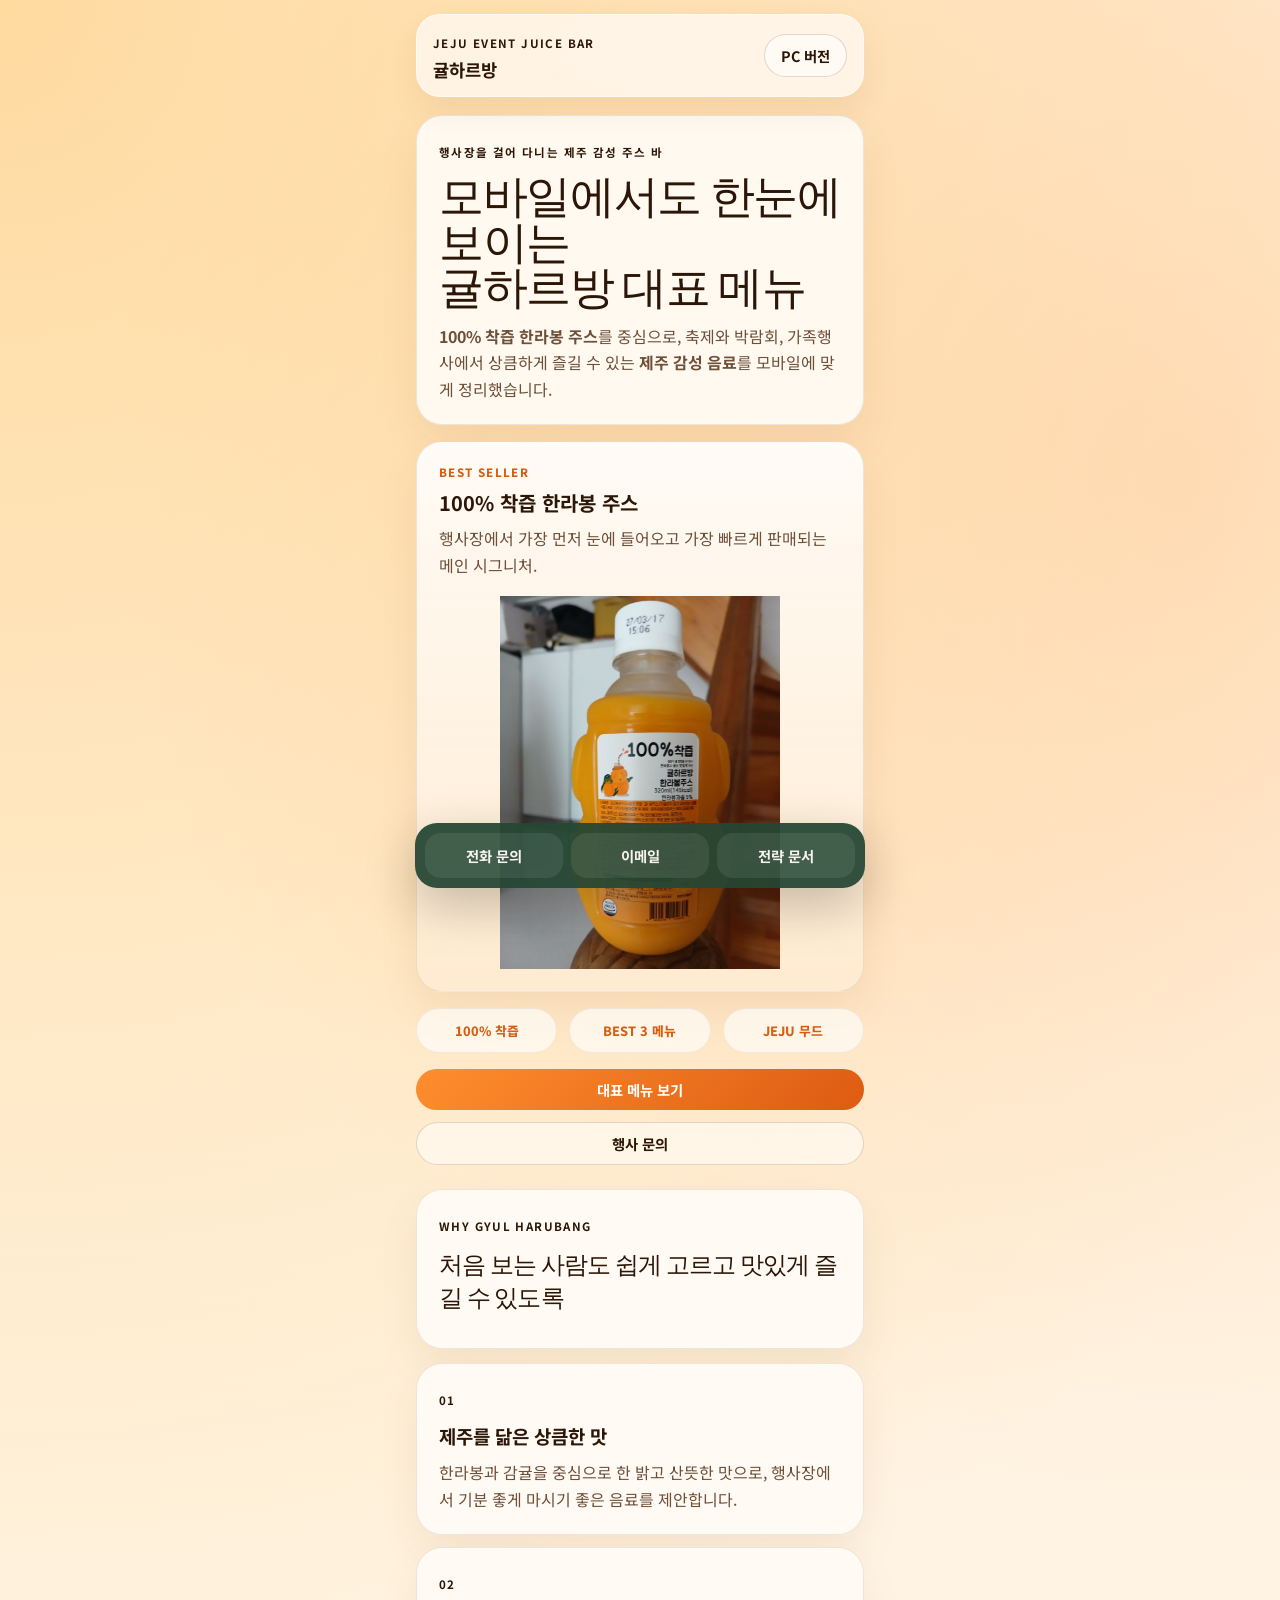
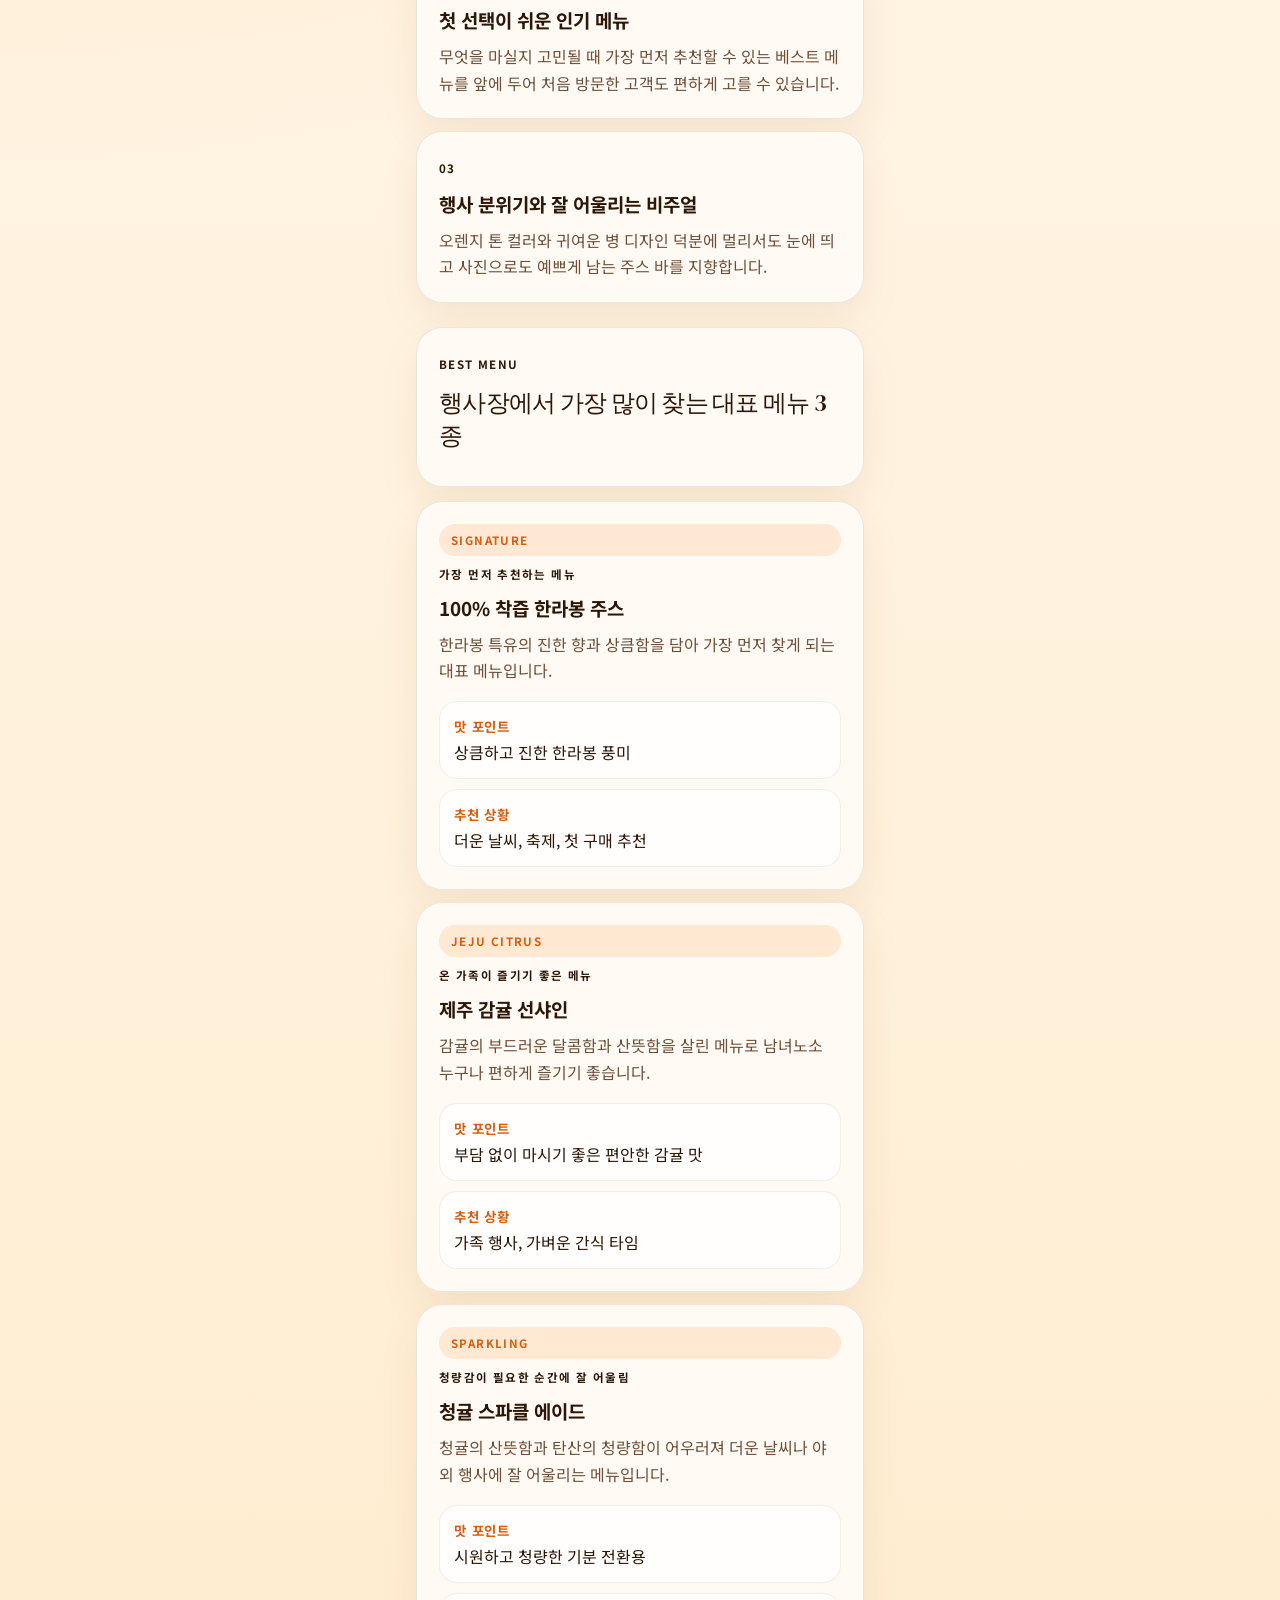
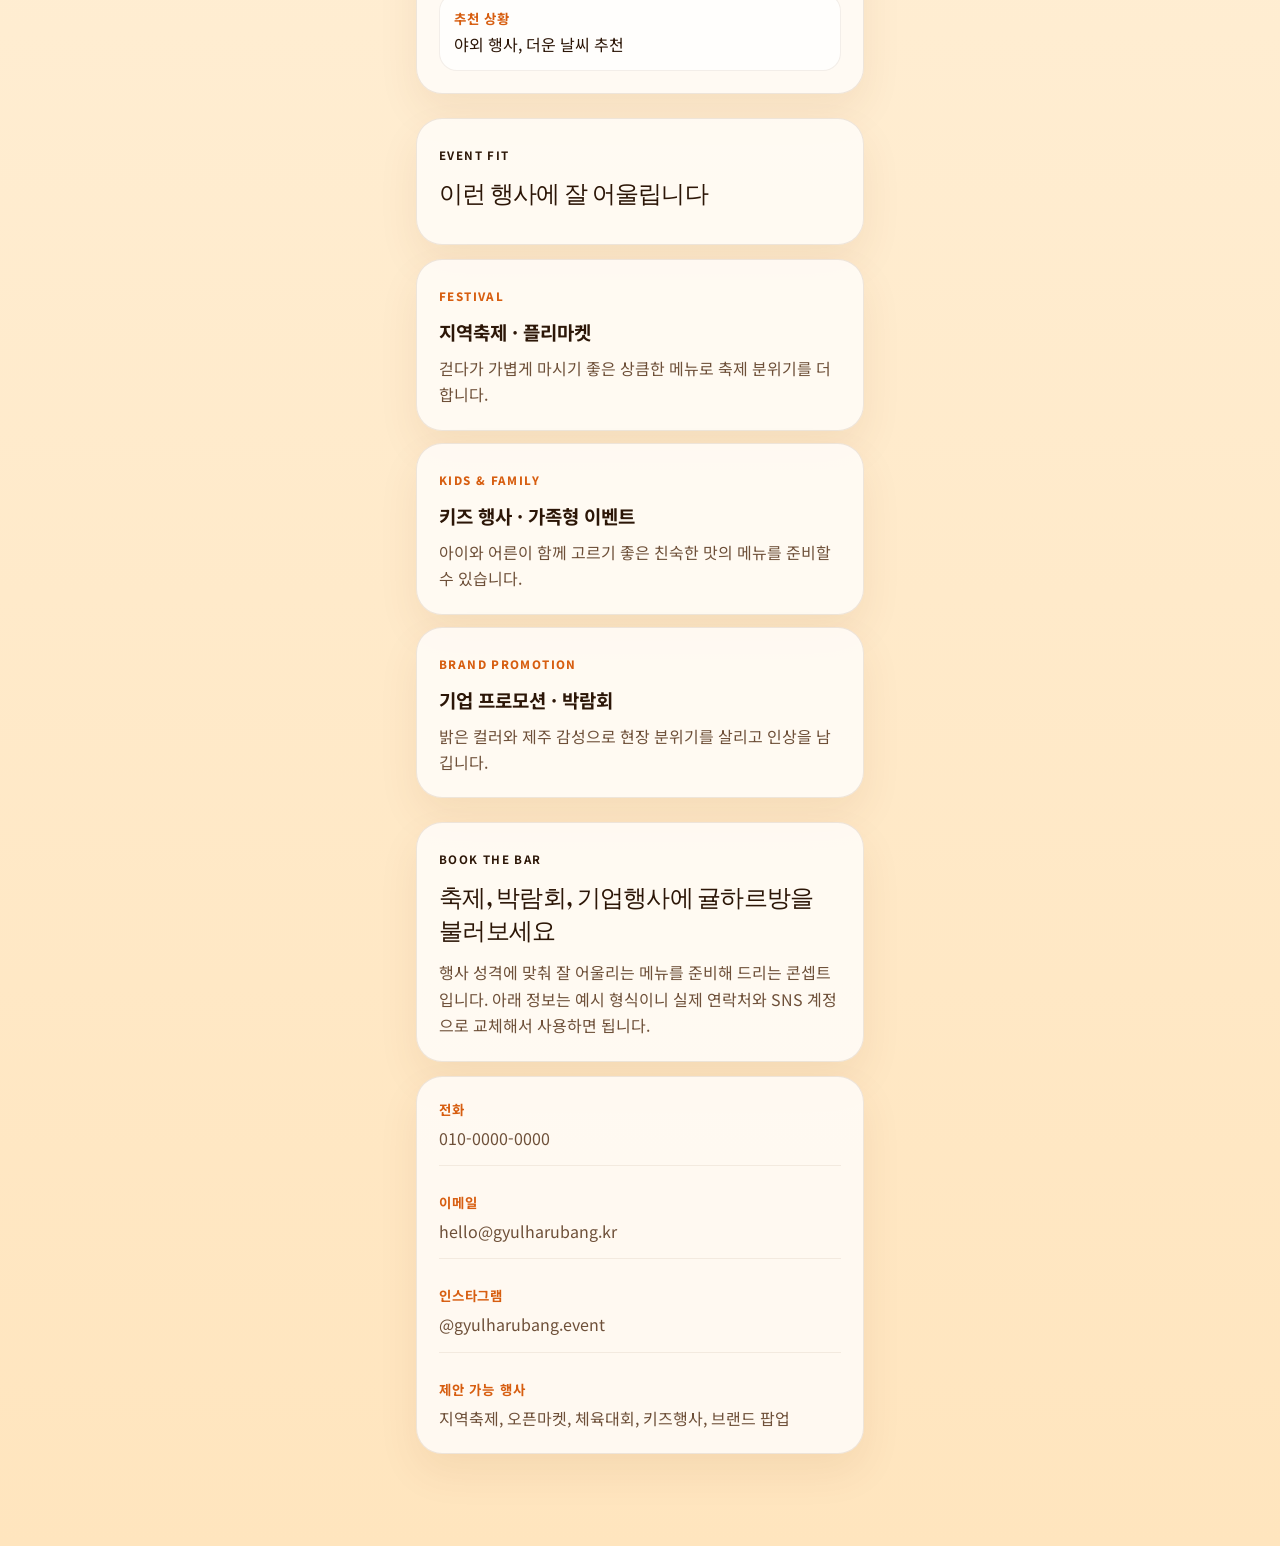
==== index-mobile.html @ 59b9a84e "add mobile page and mobile styling" ====
<!DOCTYPE html>
<html lang="ko">
  <head>
    <meta charset="UTF-8" />
    <meta name="viewport" content="width=device-width, initial-scale=1.0, viewport-fit=cover" />
    <title>귤하르방 모바일 | 행사장을 밝히는 제주 한 모금</title>
    <meta
      name="description"
      content="귤하르방 모바일 페이지. 100% 착즙 한라봉 주스를 중심으로 제주 감성 음료를 모바일에서도 보기 좋게 소개합니다."
    />
    <link rel="preconnect" href="https://fonts.googleapis.com" />
    <link rel="preconnect" href="https://fonts.gstatic.com" crossorigin />
    <link
      href="https://fonts.googleapis.com/css2?family=DM+Serif+Display&amp;family=Manrope:wght@400;500;700;800&amp;family=Noto+Sans+KR:wght@400;500;700;800&amp;display=swap"
      rel="stylesheet"
    />
    <link rel="stylesheet" href="./styles.css" />
  </head>
  <body class="theme-main mobile-home-body">
    <div class="mobile-home">
      <header class="mobile-topbar" data-reveal>
        <div>
          <span class="brand-kicker">JEJU EVENT JUICE BAR</span>
          <strong>귤하르방</strong>
        </div>
        <a class="button button-secondary button-small" href="./index.html?desktop=1">PC 버전</a>
      </header>

      <main>
        <section class="mobile-hero" id="top" data-reveal>
          <div class="mobile-hero-copy">
            <span class="eyebrow">행사장을 걸어 다니는 제주 감성 주스 바</span>
            <h1>모바일에서도 한눈에 보이는<br />귤하르방 대표 메뉴</h1>
            <p>
              <strong>100% 착즙 한라봉 주스</strong>를 중심으로, 축제와 박람회, 가족행사에서
              상큼하게 즐길 수 있는 <strong>제주 감성 음료</strong>를 모바일에 맞게 정리했습니다.
            </p>
          </div>
          <div class="mobile-hero-card">
            <div class="mobile-hero-copyline">
              <span>BEST SELLER</span>
              <strong>100% 착즙 한라봉 주스</strong>
              <p>행사장에서 가장 먼저 눈에 들어오고 가장 빠르게 판매되는 메인 시그니처.</p>
            </div>
            <img src="./assets/juice-main.jpg" alt="귤하르방 한라봉 주스 병 사진" />
          </div>
          <div class="mobile-chip-row" aria-label="브랜드 핵심 포인트">
            <span>100% 착즙</span>
            <span>BEST 3 메뉴</span>
            <span>JEJU 무드</span>
          </div>
          <div class="mobile-cta-row">
            <a class="button button-primary" href="#products-mobile">대표 메뉴 보기</a>
            <a class="button button-secondary" href="#contact-mobile">행사 문의</a>
          </div>
        </section>

        <section class="mobile-section" id="why-mobile">
          <div class="mobile-section-heading" data-reveal>
            <span class="eyebrow">Why Gyul Harubang</span>
            <h2>처음 보는 사람도 쉽게 고르고 맛있게 즐길 수 있도록</h2>
          </div>
          <div class="mobile-stack">
            <article class="mobile-info-card" data-reveal>
              <span class="card-index">01</span>
              <h3>제주를 닮은 상큼한 맛</h3>
              <p>한라봉과 감귤을 중심으로 한 밝고 산뜻한 맛으로, 행사장에서 기분 좋게 마시기 좋은 음료를 제안합니다.</p>
            </article>
            <article class="mobile-info-card" data-reveal>
              <span class="card-index">02</span>
              <h3>첫 선택이 쉬운 인기 메뉴</h3>
              <p>무엇을 마실지 고민될 때 가장 먼저 추천할 수 있는 베스트 메뉴를 앞에 두어 처음 방문한 고객도 편하게 고를 수 있습니다.</p>
            </article>
            <article class="mobile-info-card" data-reveal>
              <span class="card-index">03</span>
              <h3>행사 분위기와 잘 어울리는 비주얼</h3>
              <p>오렌지 톤 컬러와 귀여운 병 디자인 덕분에 멀리서도 눈에 띄고 사진으로도 예쁘게 남는 주스 바를 지향합니다.</p>
            </article>
          </div>
        </section>

        <section class="mobile-section" id="products-mobile">
          <div class="mobile-section-heading" data-reveal>
            <span class="eyebrow">Best Menu</span>
            <h2>행사장에서 가장 많이 찾는 대표 메뉴 3종</h2>
          </div>
          <div class="mobile-product-list">
            <article class="mobile-product-card" data-reveal>
              <div class="mobile-product-top">
                <span class="pill">Signature</span>
                <span class="spotlight-venue">가장 먼저 추천하는 메뉴</span>
              </div>
              <h3>100% 착즙 한라봉 주스</h3>
              <p>한라봉 특유의 진한 향과 상큼함을 담아 가장 먼저 찾게 되는 대표 메뉴입니다.</p>
              <ul>
                <li><strong>맛 포인트</strong><span>상큼하고 진한 한라봉 풍미</span></li>
                <li><strong>추천 상황</strong><span>더운 날씨, 축제, 첫 구매 추천</span></li>
              </ul>
            </article>
            <article class="mobile-product-card" data-reveal>
              <div class="mobile-product-top">
                <span class="pill">Jeju Citrus</span>
                <span class="spotlight-venue">온 가족이 즐기기 좋은 메뉴</span>
              </div>
              <h3>제주 감귤 선샤인</h3>
              <p>감귤의 부드러운 달콤함과 산뜻함을 살린 메뉴로 남녀노소 누구나 편하게 즐기기 좋습니다.</p>
              <ul>
                <li><strong>맛 포인트</strong><span>부담 없이 마시기 좋은 편안한 감귤 맛</span></li>
                <li><strong>추천 상황</strong><span>가족 행사, 가벼운 간식 타임</span></li>
              </ul>
            </article>
            <article class="mobile-product-card" data-reveal>
              <div class="mobile-product-top">
                <span class="pill">Sparkling</span>
                <span class="spotlight-venue">청량감이 필요한 순간에 잘 어울림</span>
              </div>
              <h3>청귤 스파클 에이드</h3>
              <p>청귤의 산뜻함과 탄산의 청량함이 어우러져 더운 날씨나 야외 행사에 잘 어울리는 메뉴입니다.</p>
              <ul>
                <li><strong>맛 포인트</strong><span>시원하고 청량한 기분 전환용</span></li>
                <li><strong>추천 상황</strong><span>야외 행사, 더운 날씨 추천</span></li>
              </ul>
            </article>
          </div>
        </section>

        <section class="mobile-section" id="events-mobile">
          <div class="mobile-section-heading" data-reveal>
            <span class="eyebrow">Event Fit</span>
            <h2>이런 행사에 잘 어울립니다</h2>
          </div>
          <div class="mobile-stack">
            <article class="mobile-event-card" data-reveal>
              <span>FESTIVAL</span>
              <h3>지역축제 · 플리마켓</h3>
              <p>걷다가 가볍게 마시기 좋은 상큼한 메뉴로 축제 분위기를 더합니다.</p>
            </article>
            <article class="mobile-event-card" data-reveal>
              <span>KIDS &amp; FAMILY</span>
              <h3>키즈 행사 · 가족형 이벤트</h3>
              <p>아이와 어른이 함께 고르기 좋은 친숙한 맛의 메뉴를 준비할 수 있습니다.</p>
            </article>
            <article class="mobile-event-card" data-reveal>
              <span>BRAND PROMOTION</span>
              <h3>기업 프로모션 · 박람회</h3>
              <p>밝은 컬러와 제주 감성으로 현장 분위기를 살리고 인상을 남깁니다.</p>
            </article>
          </div>
        </section>

        <section class="mobile-section mobile-contact-section" id="contact-mobile">
          <div class="mobile-section-heading" data-reveal>
            <span class="eyebrow">Book The Bar</span>
            <h2>축제, 박람회, 기업행사에 귤하르방을 불러보세요</h2>
            <p>행사 성격에 맞춰 잘 어울리는 메뉴를 준비해 드리는 콘셉트입니다. 아래 정보는 예시 형식이니 실제 연락처와 SNS 계정으로 교체해서 사용하면 됩니다.</p>
          </div>
          <div class="mobile-contact-card" data-reveal>
            <a href="tel:01000000000"><strong>전화</strong><span>010-0000-0000</span></a>
            <a href="mailto:hello@gyulharubang.kr"><strong>이메일</strong><span>hello@gyulharubang.kr</span></a>
            <a href="https://instagram.com" target="_blank" rel="noreferrer"><strong>인스타그램</strong><span>@gyulharubang.event</span></a>
            <div><strong>제안 가능 행사</strong><span>지역축제, 오픈마켓, 체육대회, 키즈행사, 브랜드 팝업</span></div>
          </div>
        </section>
      </main>

      <div class="mobile-bottom-bar">
        <a href="tel:01000000000">전화 문의</a>
        <a href="mailto:hello@gyulharubang.kr">이메일</a>
        <a href="./marketing-plan.html">전략 문서</a>
      </div>
    </div>

    <script src="./script.js"></script>
  </body>
</html>
---- styles.css ----
:root {
  --bg: #fff6ea;
  --bg-strong: #ffd9ae;
  --panel: rgba(255, 250, 243, 0.82);
  --panel-strong: rgba(255, 244, 228, 0.95);
  --line: rgba(88, 46, 10, 0.12);
  --ink: #2c1607;
  --muted: #6e5039;
  --orange: #ff8d2d;
  --orange-deep: #d75e10;
  --gold: #f9c15c;
  --mint: #c7efd2;
  --forest: #264734;
  --white: #ffffff;
  --shadow: 0 24px 80px rgba(106, 55, 10, 0.16);
  --radius-xl: 36px;
  --radius-lg: 24px;
  --radius-md: 18px;
  --max-width: 1180px;
}

*,
*::before,
*::after {
  box-sizing: border-box;
}

html {
  scroll-behavior: smooth;
}

body {
  margin: 0;
  color: var(--ink);
  background:
    radial-gradient(circle at top left, rgba(255, 193, 92, 0.58), transparent 34%),
    radial-gradient(circle at 88% 18%, rgba(255, 141, 45, 0.25), transparent 20%),
    linear-gradient(180deg, #fff8ef 0%, #fff1da 46%, #ffe6c1 100%);
  font-family: "Noto Sans KR", "Manrope", sans-serif;
}

img {
  display: block;
  max-width: 100%;
}

a {
  color: inherit;
  text-decoration: none;
}

.site-shell {
  position: relative;
  overflow: hidden;
}

.site-shell::before,
.site-shell::after {
  content: "";
  position: fixed;
  inset: auto auto 8% -8%;
  width: 320px;
  height: 320px;
  background: radial-gradient(circle, rgba(255, 141, 45, 0.18), transparent 70%);
  pointer-events: none;
  filter: blur(10px);
  z-index: 0;
}

.site-shell::after {
  inset: 18% -8% auto auto;
  background: radial-gradient(circle, rgba(199, 239, 210, 0.34), transparent 72%);
}

.topbar,
.section,
.site-footer,
.marquee {
  position: relative;
  z-index: 1;
}

.topbar {
  width: min(calc(100% - 32px), var(--max-width));
  margin: 14px auto 0;
  padding: 12px 18px;
  display: flex;
  align-items: center;
  justify-content: space-between;
  gap: 20px;
  position: sticky;
  top: 12px;
  border: 1px solid rgba(255, 255, 255, 0.55);
  border-radius: 999px;
  background: rgba(255, 248, 239, 0.72);
  backdrop-filter: blur(18px);
  box-shadow: 0 12px 40px rgba(113, 67, 21, 0.08);
}

.brand {
  display: inline-flex;
  flex-direction: column;
  gap: 3px;
}

.brand-kicker,
.eyebrow,
.card-index,
.panel-badge,
.scenario-card span,
.spotlight-venue,
.floating-note span,
.pill,
.contact-card span {
  letter-spacing: 0.12em;
  text-transform: uppercase;
  font-size: 0.72rem;
  font-weight: 700;
}

.brand strong {
  font-size: 1.14rem;
}

.topnav {
  display: flex;
  align-items: center;
  gap: 16px;
  font-size: 0.92rem;
  font-weight: 600;
}

.button {
  display: inline-flex;
  align-items: center;
  justify-content: center;
  gap: 8px;
  padding: 12px 18px;
  border-radius: 999px;
  font-weight: 700;
  font-size: 0.96rem;
  transition:
    transform 180ms ease,
    box-shadow 180ms ease,
    background-color 180ms ease,
    border-color 180ms ease;
}

.button:hover,
.button:focus-visible,
.product-card:hover,
.product-card:focus-visible,
.strategy-link:hover,
.strategy-link:focus-visible {
  transform: translateY(-2px);
  box-shadow: 0 14px 24px rgba(113, 67, 21, 0.14);
}

.button-primary {
  color: var(--white);
  background: linear-gradient(135deg, #ff8e2e 0%, #dd5b12 100%);
}

.button-secondary,
.button-small {
  border: 1px solid rgba(65, 35, 10, 0.16);
  background: rgba(255, 255, 255, 0.55);
}

.button-dark {
  color: var(--white);
  border-color: transparent;
  background: var(--forest);
}

.button-small {
  padding: 11px 16px;
  font-size: 0.88rem;
}

.section {
  width: min(calc(100% - 32px), var(--max-width));
  margin: 0 auto;
  padding: 96px 0 0;
}

.hero {
  display: grid;
  grid-template-columns: 1.14fr 0.86fr;
  gap: 12px;
  align-items: end;
  min-height: 0;
  padding-top: 4px;
  padding-bottom: 8px;
}

.hero.section {
  padding-top: 0;
}

.hero h1,
.hero-plan h1,
.section-heading h2,
.signature-copy h2,
.strategy-copy h2,
.contact-copy h2 {
  margin: 12px 0 20px;
  font-family: "DM Serif Display", serif;
  font-weight: 400;
  line-height: 0.98;
  letter-spacing: -0.03em;
}

.hero h1 {
  margin: 6px 0 10px;
  font-size: clamp(1.8rem, 3.15vw, 3rem);
  line-height: 1;
}

.hero-plan h1 {
  margin: 12px 0 20px;
  font-size: clamp(2.5rem, 4.6vw, 4.4rem);
}

.hero-text,
.signature-copy p,
.strategy-copy p,
.contact-copy p,
.spotlight-description,
.info-card p,
.scenario-card p,
.timeline-item p,
.quote-card p,
.floating-note p,
.spotlight-tagline {
  margin: 0;
  color: var(--muted);
  line-height: 1.75;
}

.hero-actions {
  display: flex;
  gap: 12px;
  flex-wrap: wrap;
  margin-top: 12px;
}

.hero-copy {
  max-width: 560px;
  align-self: end;
}

.hero-text {
  max-width: 34ch;
  font-size: 0.84rem;
  line-height: 1.42;
}

.stat-strip {
  list-style: none;
  padding: 0;
  margin: 10px 0 0;
  display: grid;
  grid-template-columns: repeat(3, minmax(0, 1fr));
  gap: 8px;
}

.stat-strip li {
  padding: 10px 12px 9px;
  border: 1px solid var(--line);
  border-radius: var(--radius-md);
  background: rgba(255, 255, 255, 0.45);
  backdrop-filter: blur(10px);
}

.stat-strip strong {
  display: block;
  margin-bottom: 3px;
  font-size: 0.96rem;
}

.stat-strip span {
  display: block;
  color: var(--muted);
  font-size: 0.68rem;
  line-height: 1.22;
}

.hero-visual {
  position: relative;
  min-height: auto;
  display: flex;
  align-items: flex-end;
  justify-content: flex-start;
  align-self: end;
}

.hero-orb {
  position: absolute;
  border-radius: 50%;
  filter: blur(6px);
}

.hero-orb-sun {
  top: 10px;
  right: 24px;
  width: 220px;
  height: 220px;
  background: radial-gradient(circle, rgba(255, 171, 54, 0.82), rgba(255, 141, 45, 0.12) 70%);
}

.hero-orb-mint {
  bottom: 100px;
  left: 4px;
  width: 180px;
  height: 180px;
  background: radial-gradient(circle, rgba(199, 239, 210, 0.9), rgba(199, 239, 210, 0.08) 72%);
}

.photo-stage {
  position: relative;
  padding: 16px;
  display: flex;
  flex-direction: column;
  max-width: 380px;
  margin-left: 0;
  border-radius: var(--radius-xl);
  background:
    linear-gradient(155deg, rgba(255, 253, 248, 0.94), rgba(255, 232, 197, 0.9)),
    linear-gradient(135deg, rgba(255, 141, 45, 0.2), transparent);
  border: 1px solid rgba(255, 255, 255, 0.74);
  box-shadow: var(--shadow);
  overflow: hidden;
}

.photo-stage::before {
  content: "";
  position: absolute;
  inset: 18px;
  border: 1px solid rgba(112, 63, 20, 0.08);
  border-radius: 28px;
}

.hero-product {
  width: min(100%, 210px);
  max-height: 290px;
  margin: 10px auto 0;
  border-radius: 28px;
  object-fit: contain;
  object-position: center top;
  box-shadow: 0 30px 60px rgba(70, 34, 9, 0.18);
}

.photo-stage-copy {
  position: relative;
  top: auto;
  left: auto;
  max-width: 200px;
  z-index: 2;
}

.photo-stage-copy span,
.timeline-item strong,
.pill,
.spotlight-grid span {
  color: var(--orange-deep);
}

.photo-stage-copy strong,
.contact-card a,
.contact-card p,
.spotlight-grid strong {
  display: block;
  margin-top: 5px;
  font-size: 0.86rem;
  line-height: 1.28;
}

.photo-stage-copy p {
  margin-top: 5px;
  color: var(--muted);
  font-size: 0.76rem;
  line-height: 1.32;
}

.floating-note {
  display: none;
}

.marquee {
  margin-top: 18px;
  border-top: 1px solid rgba(72, 36, 9, 0.08);
  border-bottom: 1px solid rgba(72, 36, 9, 0.08);
  background: rgba(255, 251, 247, 0.5);
  overflow: hidden;
}

.marquee-track {
  display: inline-flex;
  gap: 34px;
  padding: 18px 0;
  min-width: max-content;
  animation: marquee 24s linear infinite;
  color: var(--orange-deep);
  font-weight: 800;
}

.marquee-track span::after {
  content: "•";
  margin-left: 34px;
}

@keyframes marquee {
  from {
    transform: translateX(0);
  }
  to {
    transform: translateX(-35%);
  }
}

.section-heading {
  max-width: 760px;
  margin-bottom: 34px;
}

.section-heading h2,
.signature-copy h2,
.strategy-copy h2,
.contact-copy h2 {
  font-size: clamp(2.2rem, 4vw, 3.8rem);
}

.narrow {
  max-width: 700px;
}

.cards-grid {
  display: grid;
  gap: 18px;
}

.cards-grid-four {
  grid-template-columns: repeat(4, minmax(0, 1fr));
}

.cards-grid-three {
  grid-template-columns: repeat(3, minmax(0, 1fr));
}

.info-card,
.scenario-card,
.quote-card,
.timeline-item,
.contact-card,
.product-spotlight,
.product-list-wrap,
.signature-panel,
.strategy-link {
  border-radius: var(--radius-lg);
  border: 1px solid rgba(90, 44, 9, 0.1);
  background: var(--panel);
  backdrop-filter: blur(12px);
  box-shadow: 0 18px 40px rgba(124, 68, 15, 0.08);
}

.info-card,
.scenario-card,
.quote-card,
.timeline-item {
  padding: 24px;
}

.info-card h3,
.scenario-card h3,
.quote-card p {
  margin: 14px 0 10px;
  font-size: 1.22rem;
  line-height: 1.35;
}

.story-grid .cards-grid {
  align-items: stretch;
}

.signature-layout {
  display: grid;
  grid-template-columns: 1.1fr 0.9fr;
  gap: 24px;
  align-items: start;
}

.highlight-list {
  display: grid;
  gap: 14px;
  margin-top: 28px;
}

.highlight-list > div {
  padding: 18px 20px;
  border-radius: var(--radius-md);
  background: rgba(255, 255, 255, 0.52);
  border: 1px solid rgba(105, 60, 17, 0.08);
}

.highlight-list strong {
  display: block;
  margin-bottom: 8px;
  color: var(--orange-deep);
}

.highlight-list p {
  margin: 0;
}

.signature-panel {
  padding: 30px;
  background:
    linear-gradient(180deg, rgba(39, 71, 52, 0.96), rgba(34, 56, 39, 0.92)),
    rgba(38, 71, 52, 0.94);
  color: rgba(255, 250, 244, 0.94);
}

.panel-badge {
  color: rgba(255, 255, 255, 0.66);
}

.formula-list {
  list-style: none;
  padding: 0;
  margin: 24px 0 0;
  display: grid;
  gap: 18px;
}

.formula-list li {
  padding-bottom: 18px;
  border-bottom: 1px solid rgba(255, 255, 255, 0.1);
}

.formula-list li:last-child {
  padding-bottom: 0;
  border-bottom: 0;
}

.formula-list strong {
  display: block;
  margin-bottom: 8px;
  font-size: 1.12rem;
}

.formula-list span {
  color: rgba(255, 250, 244, 0.76);
  line-height: 1.7;
}

.products-shell {
  display: grid;
  grid-template-columns: minmax(0, 0.92fr) minmax(0, 1.08fr);
  gap: 22px;
  align-items: start;
}

.product-spotlight {
  position: sticky;
  top: 118px;
  padding: 30px;
  background:
    linear-gradient(180deg, rgba(255, 251, 246, 0.96), rgba(255, 233, 203, 0.88)),
    rgba(255, 252, 248, 0.96);
}

.spotlight-top,
.hero-copy .eyebrow,
.section-heading .eyebrow {
  display: flex;
  flex-wrap: wrap;
  gap: 10px;
  align-items: center;
}

.pill {
  padding: 8px 12px;
  border-radius: 999px;
  background: rgba(255, 141, 45, 0.16);
}

.product-spotlight h3 {
  margin: 18px 0 12px;
  font-size: clamp(2rem, 3vw, 2.8rem);
  line-height: 1.05;
}

.spotlight-tagline {
  font-size: 1.08rem;
}

.spotlight-description {
  margin-top: 18px;
}

.spotlight-grid {
  display: grid;
  grid-template-columns: repeat(2, minmax(0, 1fr));
  gap: 14px;
  margin-top: 28px;
}

.spotlight-grid > div {
  padding: 18px;
  border-radius: var(--radius-md);
  background: rgba(255, 255, 255, 0.58);
  border: 1px solid rgba(107, 62, 19, 0.08);
}

.product-list-wrap {
  padding: 18px;
}

.product-list {
  display: grid;
  grid-template-columns: repeat(2, minmax(0, 1fr));
  gap: 14px;
}

.product-card {
  width: 100%;
  padding: 20px;
  border: 1px solid rgba(83, 42, 8, 0.08);
  border-radius: 22px;
  background: rgba(255, 255, 255, 0.72);
  text-align: left;
  cursor: pointer;
  transition:
    transform 180ms ease,
    box-shadow 180ms ease,
    border-color 180ms ease,
    background-color 180ms ease;
}

.product-card.active {
  border-color: rgba(215, 94, 16, 0.48);
  background: linear-gradient(180deg, rgba(255, 242, 223, 0.95), rgba(255, 225, 184, 0.82));
}

.product-card strong {
  display: block;
  margin: 12px 0 8px;
  font-size: 1.16rem;
}

.product-card p {
  margin: 0;
  color: var(--muted);
  line-height: 1.6;
  font-size: 0.95rem;
}

.product-meta {
  display: flex;
  align-items: center;
  justify-content: space-between;
  gap: 12px;
  color: var(--orange-deep);
  font-size: 0.8rem;
  font-weight: 800;
  letter-spacing: 0.08em;
  text-transform: uppercase;
}

.event-section .timeline {
  display: grid;
  grid-template-columns: repeat(3, minmax(0, 1fr));
  gap: 18px;
  margin-top: 22px;
}

.timeline-item strong {
  display: block;
  margin-bottom: 10px;
  font-size: 1rem;
}

.quote-card {
  background: rgba(255, 250, 243, 0.86);
}

.quote-card cite {
  display: block;
  margin-top: 16px;
  color: var(--orange-deep);
  font-style: normal;
  font-weight: 800;
}

.strategy-teaser {
  display: grid;
  grid-template-columns: 1.1fr 0.9fr;
  gap: 22px;
  align-items: stretch;
}

.strategy-link {
  display: flex;
  flex-direction: column;
  justify-content: space-between;
  min-height: 260px;
  padding: 30px;
  background:
    linear-gradient(145deg, rgba(255, 141, 45, 0.95), rgba(237, 103, 13, 0.88)),
    rgba(255, 141, 45, 0.96);
  color: var(--white);
}

.strategy-link span {
  max-width: 220px;
  line-height: 1.65;
}

.strategy-link strong {
  font-family: "DM Serif Display", serif;
  font-size: clamp(2.4rem, 4vw, 3.4rem);
  line-height: 1;
}

.contact-section {
  display: grid;
  grid-template-columns: 1fr 0.86fr;
  gap: 22px;
  align-items: start;
  padding-bottom: 96px;
}

.contact-card {
  display: grid;
  gap: 16px;
  padding: 28px;
  background: rgba(255, 250, 244, 0.92);
}

.contact-card div {
  padding-bottom: 16px;
  border-bottom: 1px solid rgba(105, 60, 17, 0.08);
}

.contact-card div:last-child {
  padding-bottom: 0;
  border-bottom: 0;
}

.contact-card a,
.contact-card p {
  margin-top: 8px;
  color: var(--ink);
}

.site-footer {
  width: min(calc(100% - 32px), var(--max-width));
  margin: 0 auto;
  padding: 0 0 42px;
  display: flex;
  justify-content: space-between;
  gap: 18px;
  color: var(--muted);
  font-size: 0.92rem;
}

.site-footer p {
  margin: 0;
}

.theme-plan .hero-plan {
  display: grid;
  grid-template-columns: 1fr 0.88fr;
  gap: 22px;
  align-items: start;
}

.plan-card,
.plan-section,
.benchmark-card {
  border-radius: var(--radius-lg);
  border: 1px solid rgba(90, 44, 9, 0.1);
  background: var(--panel);
  box-shadow: 0 18px 40px rgba(124, 68, 15, 0.08);
}

.plan-card,
.benchmark-card,
.plan-section {
  padding: 28px;
}

.plan-grid {
  display: grid;
  grid-template-columns: repeat(2, minmax(0, 1fr));
  gap: 18px;
}

.plan-stack {
  display: grid;
  gap: 18px;
}

.plan-card h3,
.benchmark-card h3,
.plan-section h3 {
  margin: 14px 0 12px;
  font-size: 1.3rem;
}

.plan-card p,
.benchmark-card p,
.plan-section p,
.plan-section li,
.benchmark-card li {
  color: var(--muted);
  line-height: 1.75;
}

.plan-section ul,
.benchmark-card ul {
  margin: 16px 0 0;
  padding-left: 18px;
}

.plan-phase-list {
  display: grid;
  gap: 18px;
}

.plan-phase {
  padding: 20px;
  border-radius: var(--radius-md);
  background: rgba(255, 255, 255, 0.52);
  border: 1px solid rgba(105, 60, 17, 0.08);
}

.plan-phase strong {
  display: block;
  margin-bottom: 10px;
  color: var(--orange-deep);
}

.source-list {
  display: grid;
  gap: 10px;
}

.source-list a {
  color: var(--orange-deep);
  font-weight: 700;
}

[data-reveal] {
  opacity: 0;
  transform: translateY(24px);
  transition:
    opacity 520ms ease,
    transform 520ms ease;
}

[data-reveal].is-visible {
  opacity: 1;
  transform: translateY(0);
}

@media (max-width: 1080px) {
  .topbar,
  .hero,
  .signature-layout,
  .products-shell,
  .strategy-teaser,
  .contact-section,
  .theme-plan .hero-plan {
    grid-template-columns: 1fr;
  }

  .cards-grid-four,
  .cards-grid-three,
  .event-section .timeline,
  .plan-grid {
    grid-template-columns: repeat(2, minmax(0, 1fr));
  }

  .product-spotlight {
    position: static;
  }

  .hero-visual {
    min-height: auto;
  }
}

@media (max-width: 760px) {
  .topbar {
    padding: 18px;
    border-radius: 28px;
    align-items: flex-start;
  }

  .topbar,
  .topnav,
  .hero-actions,
  .spotlight-grid,
  .product-list,
  .cards-grid-four,
  .cards-grid-three,
  .event-section .timeline,
  .stat-strip,
  .site-footer,
  .plan-grid {
    grid-template-columns: 1fr;
    display: grid;
  }

  .topnav {
    width: 100%;
    gap: 10px;
  }

  .topnav a {
    padding: 10px 0;
  }

  .hero {
    min-height: auto;
    align-items: start;
    padding-top: 26px;
    padding-bottom: 0;
  }

  .hero-product {
    width: min(100%, 320px);
    margin-top: 20px;
  }

  .photo-stage-copy {
    position: relative;
    left: auto;
    right: auto;
    max-width: none;
  }

  .floating-note {
    position: static;
    width: 100%;
    margin-top: 18px;
  }

  .section {
    padding-top: 74px;
  }

  .contact-section {
    padding-bottom: 74px;
  }

  .site-footer {
    gap: 8px;
  }
}

@media (min-width: 981px) and (max-height: 900px) {
  .topbar {
    margin-top: 10px;
    padding: 10px 16px;
  }

  .brand strong {
    font-size: 1.04rem;
  }

  .topnav {
    font-size: 0.88rem;
    gap: 14px;
  }

  .hero.section {
    padding-top: 0;
  }

  .hero {
    min-height: 0;
    gap: 12px;
    align-items: end;
    padding-top: 8px;
    padding-bottom: 10px;
  }

  .hero h1 {
    font-size: clamp(1.8rem, 3.05vw, 2.9rem);
    margin-bottom: 10px;
  }

  .hero-text {
    font-size: 0.86rem;
    max-width: 38ch;
  }

  .hero-actions {
    margin-top: 12px;
    gap: 10px;
  }

  .button {
    padding: 10px 16px;
    font-size: 0.9rem;
  }

  .stat-strip {
    margin-top: 12px;
  }

  .stat-strip li {
    padding: 10px 12px;
  }

  .stat-strip strong {
    font-size: 0.96rem;
  }

  .stat-strip span {
    font-size: 0.7rem;
  }

  .hero-visual {
    min-height: 340px;
  }

  .photo-stage {
    padding: 16px;
    max-width: 390px;
  }

  .photo-stage-copy {
    max-width: 210px;
  }

  .hero-product {
    width: min(100%, 200px);
    max-height: 300px;
    margin-top: 10px;
  }

  .floating-note {
    display: none;
  }
}


/* ===== Mobile landing page ===== */
.mobile-home-body {
  background:
    radial-gradient(circle at top left, rgba(255, 193, 92, 0.54), transparent 36%),
    radial-gradient(circle at 92% 10%, rgba(255, 141, 45, 0.22), transparent 24%),
    linear-gradient(180deg, #fff8ef 0%, #fff2dd 48%, #ffe5be 100%);
}

.mobile-home {
  width: min(100%, 480px);
  margin: 0 auto;
  padding: calc(env(safe-area-inset-top, 0px) + 14px) 16px calc(env(safe-area-inset-bottom, 0px) + 92px);
}

.mobile-topbar {
  position: sticky;
  top: 12px;
  z-index: 10;
  display: flex;
  align-items: center;
  justify-content: space-between;
  gap: 12px;
  padding: 14px 16px;
  margin-bottom: 18px;
  border-radius: 24px;
  border: 1px solid rgba(255, 255, 255, 0.6);
  background: rgba(255, 248, 239, 0.84);
  backdrop-filter: blur(16px);
  box-shadow: 0 14px 30px rgba(113, 67, 21, 0.08);
}

.mobile-topbar strong {
  display: block;
  margin-top: 4px;
  font-size: 1.1rem;
}

.mobile-hero,
.mobile-section {
  position: relative;
  z-index: 1;
}

.mobile-hero {
  display: grid;
  gap: 16px;
}

.mobile-hero-copy,
.mobile-hero-card,
.mobile-info-card,
.mobile-product-card,
.mobile-event-card,
.mobile-contact-card,
.mobile-section-heading {
  padding: 22px;
  border-radius: 26px;
  border: 1px solid rgba(90, 44, 9, 0.1);
  background: rgba(255, 251, 246, 0.92);
  box-shadow: 0 18px 40px rgba(124, 68, 15, 0.08);
}

.mobile-hero-copy h1,
.mobile-section-heading h2 {
  margin: 12px 0 12px;
  font-family: "DM Serif Display", serif;
  font-weight: 400;
  letter-spacing: -0.03em;
}

.mobile-hero-copy h1 {
  font-size: clamp(2rem, 8vw, 2.8rem);
  line-height: 1.02;
}

.mobile-hero-copy p,
.mobile-section-heading p,
.mobile-info-card p,
.mobile-product-card p,
.mobile-event-card p,
.mobile-contact-card span,
.mobile-hero-copyline p {
  margin: 0;
  color: var(--muted);
  line-height: 1.65;
}

.mobile-hero-card {
  overflow: hidden;
  background:
    linear-gradient(180deg, rgba(255, 251, 246, 0.98), rgba(255, 233, 203, 0.88)),
    rgba(255, 252, 248, 0.96);
}

.mobile-hero-copyline {
  display: grid;
  gap: 8px;
}

.mobile-hero-copyline span,
.mobile-event-card span {
  letter-spacing: 0.12em;
  text-transform: uppercase;
  font-size: 0.72rem;
  font-weight: 800;
  color: var(--orange-deep);
}

.mobile-hero-copyline strong {
  font-size: 1.25rem;
}

.mobile-hero-card img {
  width: min(100%, 280px);
  margin: 18px auto 0;
}

.mobile-chip-row,
.mobile-cta-row,
.mobile-stack,
.mobile-product-list {
  display: grid;
  gap: 12px;
}

.mobile-chip-row {
  grid-template-columns: repeat(3, minmax(0, 1fr));
}

.mobile-chip-row span {
  padding: 12px 10px;
  border-radius: 999px;
  background: rgba(255, 255, 255, 0.64);
  border: 1px solid rgba(105, 60, 17, 0.08);
  text-align: center;
  font-size: 0.8rem;
  font-weight: 800;
  color: var(--orange-deep);
}

.mobile-cta-row .button {
  width: 100%;
}

.mobile-section {
  display: grid;
  gap: 14px;
  margin-top: 24px;
}

.mobile-info-card h3,
.mobile-product-card h3,
.mobile-event-card h3 {
  margin: 12px 0 10px;
  font-size: 1.18rem;
}

.mobile-product-top {
  display: grid;
  gap: 10px;
}

.mobile-product-card ul {
  list-style: none;
  padding: 0;
  margin: 18px 0 0;
  display: grid;
  gap: 10px;
}

.mobile-product-card li {
  display: grid;
  gap: 4px;
  padding: 14px;
  border-radius: 18px;
  background: rgba(255, 255, 255, 0.7);
  border: 1px solid rgba(105, 60, 17, 0.08);
}

.mobile-product-card li strong,
.mobile-contact-card strong {
  font-size: 0.84rem;
  letter-spacing: 0.06em;
  text-transform: uppercase;
  color: var(--orange-deep);
}

.mobile-contact-card {
  display: grid;
  gap: 12px;
}

.mobile-contact-card a,
.mobile-contact-card div {
  display: grid;
  gap: 6px;
  padding: 14px 0;
  border-bottom: 1px solid rgba(105, 60, 17, 0.08);
}

.mobile-contact-card a:last-child,
.mobile-contact-card div:last-child {
  border-bottom: 0;
  padding-bottom: 0;
}

.mobile-contact-card a:first-child,
.mobile-contact-card div:first-child {
  padding-top: 0;
}

.mobile-bottom-bar {
  position: fixed;
  left: 50%;
  bottom: calc(env(safe-area-inset-bottom, 0px) + 12px);
  z-index: 20;
  transform: translateX(-50%);
  width: min(calc(100% - 24px), 450px);
  display: grid;
  grid-template-columns: repeat(3, minmax(0, 1fr));
  gap: 8px;
  padding: 10px;
  border-radius: 22px;
  background: rgba(38, 71, 52, 0.94);
  box-shadow: 0 18px 50px rgba(35, 23, 12, 0.25);
}

.mobile-bottom-bar a {
  display: inline-flex;
  align-items: center;
  justify-content: center;
  min-height: 44px;
  padding: 12px 8px;
  border-radius: 16px;
  background: rgba(255, 255, 255, 0.08);
  color: rgba(255, 250, 244, 0.96);
  font-size: 0.9rem;
  font-weight: 700;
}

@media (max-width: 760px) {
  .topbar {
    position: static;
  }

  .hero {
    gap: 18px;
  }

  .hero-copy {
    max-width: none;
  }

  .hero-text {
    max-width: none;
    font-size: 0.94rem;
    line-height: 1.65;
  }

  .hero-copy .eyebrow,
  .section-heading .eyebrow,
  .spotlight-top {
    gap: 8px;
  }

  .photo-stage {
    padding: 22px 18px 20px;
  }

  .product-list-wrap,
  .product-spotlight,
  .contact-card {
    padding: 20px;
  }

  .mobile-chip-row {
    grid-template-columns: 1fr;
  }

  .mobile-bottom-bar {
    grid-template-columns: 1fr 1fr 1fr;
  }
}


.mobile-fallback-switch {
  display: none;
}

.desktop-page-mobile-bar {
  display: none;
}

@media (max-width: 820px) {
  .mobile-fallback-switch {
    width: min(calc(100% - 32px), var(--max-width));
    margin: 14px auto 0;
    display: grid;
    grid-template-columns: 1fr;
    gap: 10px;
    position: relative;
    z-index: 2;
  }

  .topbar {
    top: 0;
    margin-top: 10px;
  }

  .topnav {
    grid-template-columns: repeat(2, minmax(0, 1fr));
  }

  .topnav a {
    display: inline-flex;
    align-items: center;
    justify-content: center;
    min-height: 42px;
    padding: 10px 12px;
    border-radius: 14px;
    background: rgba(255, 255, 255, 0.55);
  }

  .hero.section {
    padding-top: 18px;
  }

  .hero h1 {
    font-size: clamp(2rem, 9vw, 3rem);
    line-height: 1.04;
  }

  .section-heading h2,
  .contact-copy h2,
  .signature-copy h2,
  .strategy-copy h2 {
    font-size: clamp(1.6rem, 7vw, 2.4rem);
    line-height: 1.08;
  }

  .desktop-page-mobile-bar {
    display: grid;
  }
}
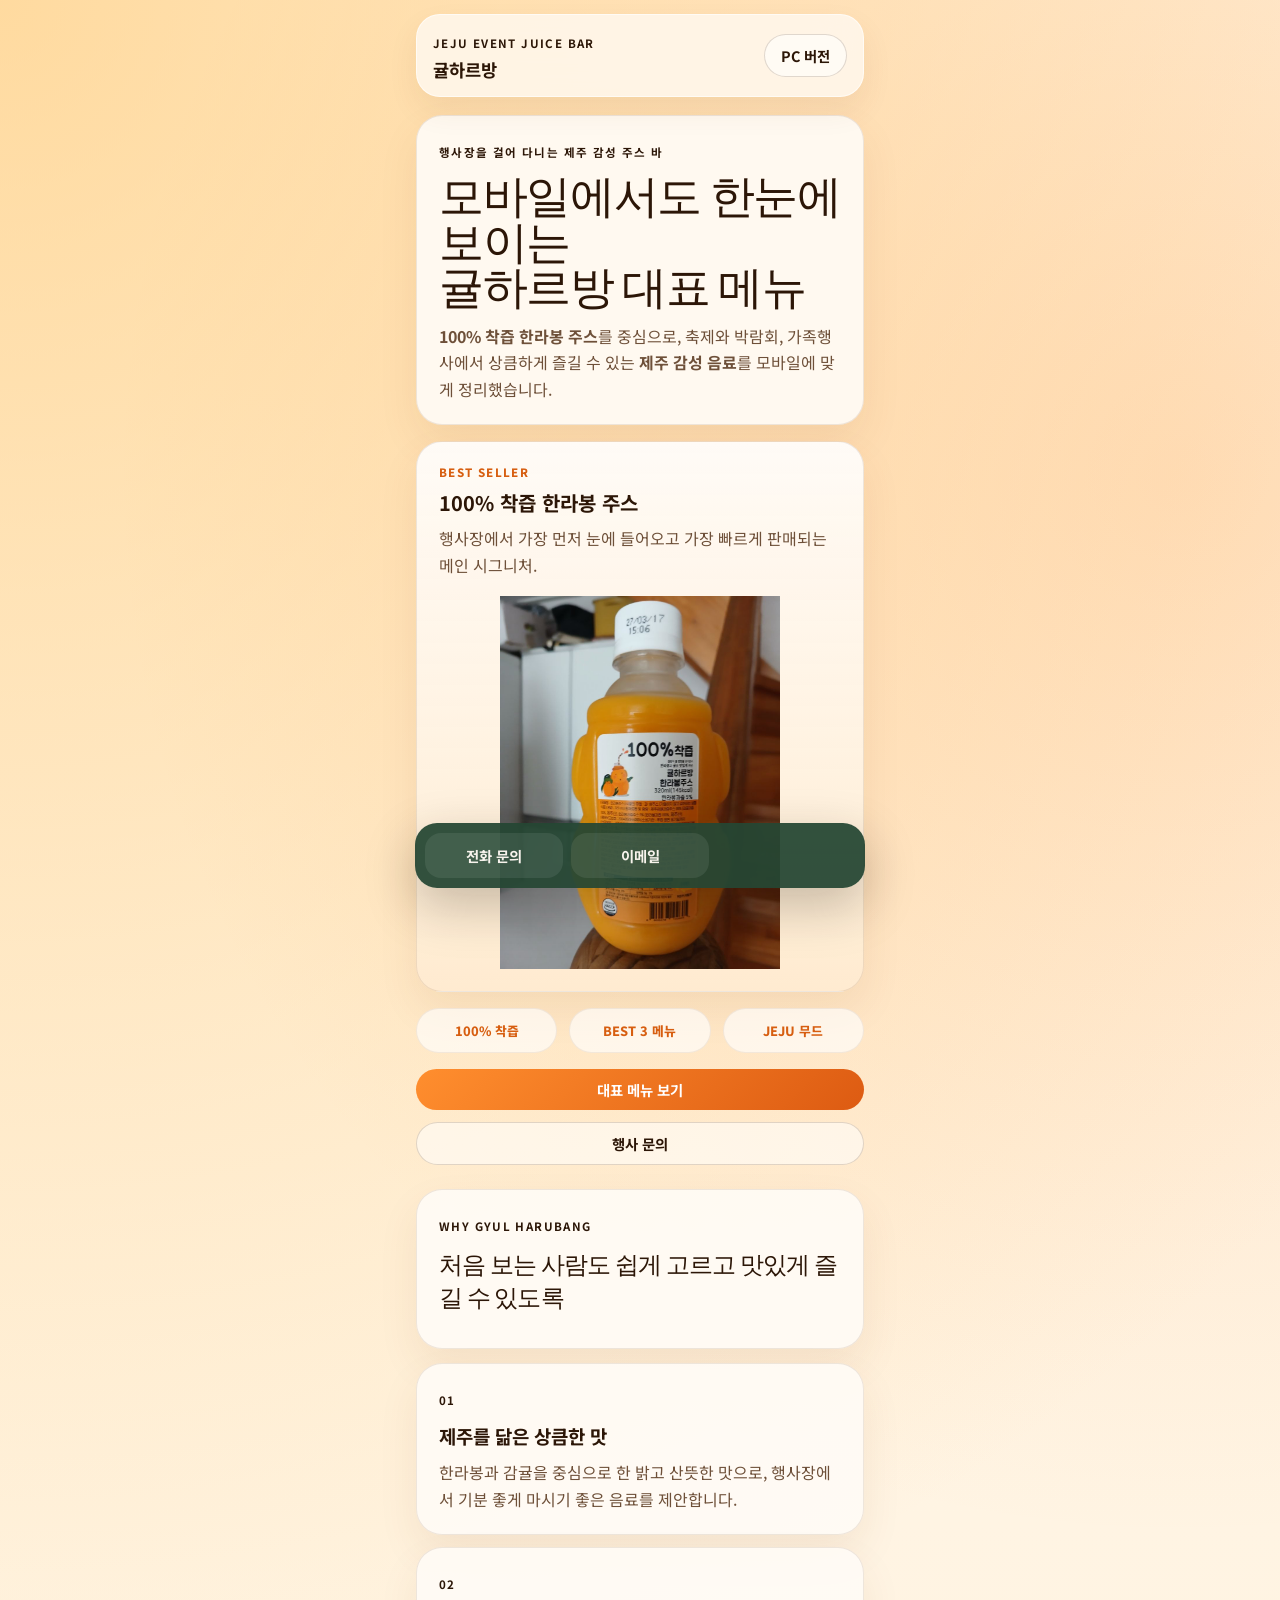
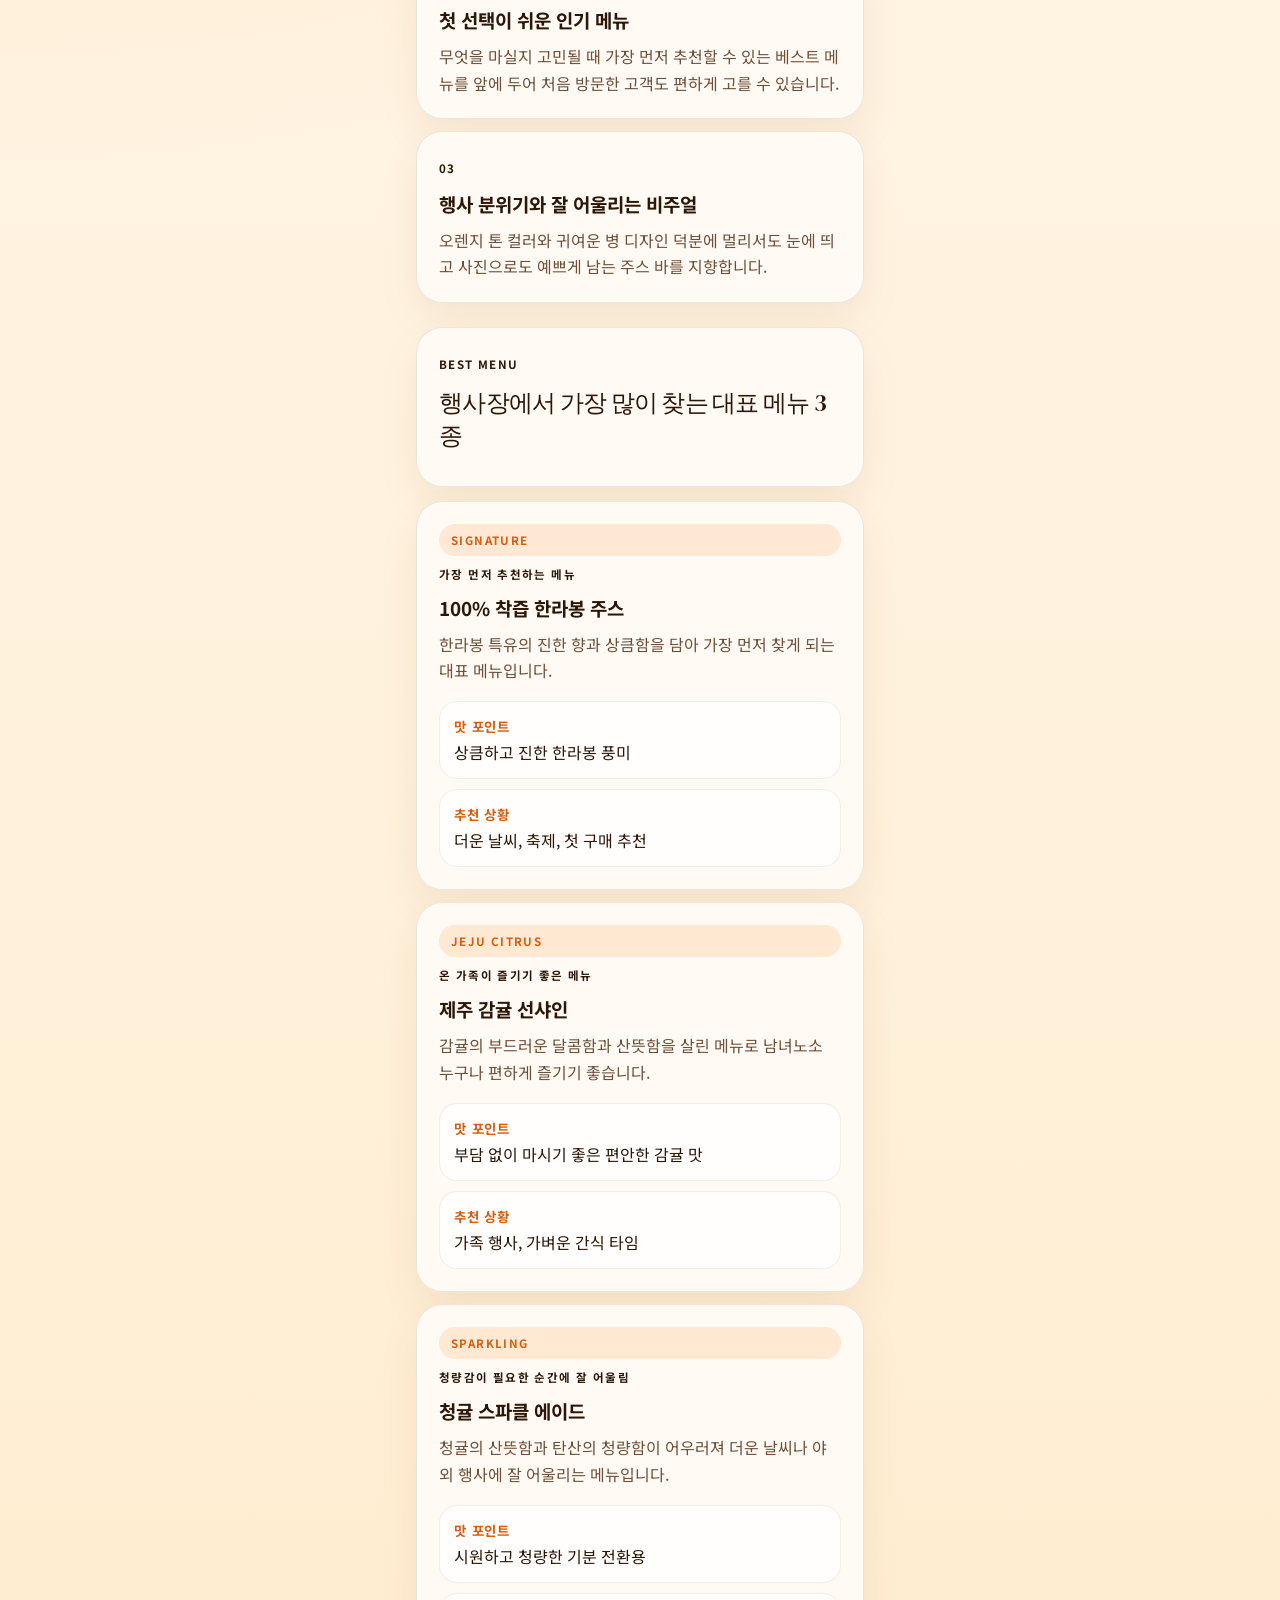
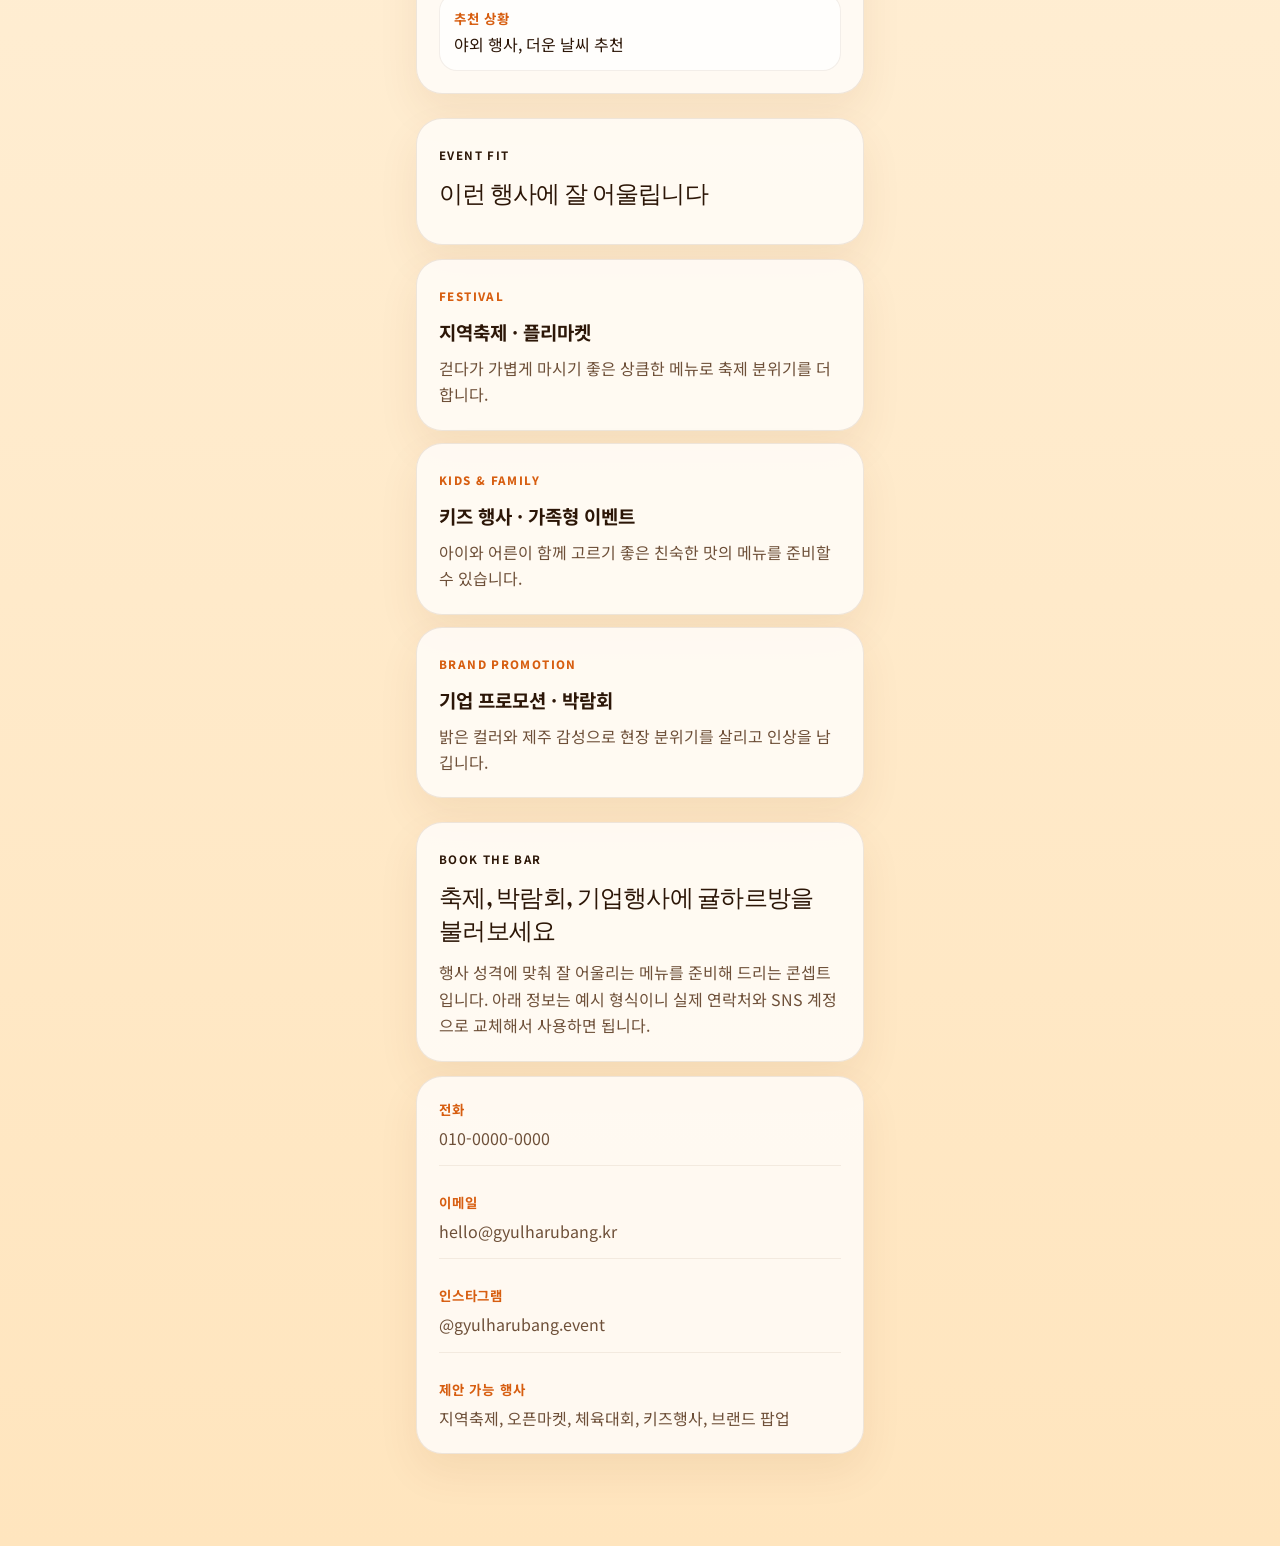
==== commit 53323f70: "auto redirect mobile page and remove extra buttons" ====
--- a/index-mobile.html
+++ b/index-mobile.html
@@ -166,7 +166,6 @@
       <div class="mobile-bottom-bar">
         <a href="tel:01000000000">전화 문의</a>
         <a href="mailto:hello@gyulharubang.kr">이메일</a>
-        <a href="./marketing-plan.html">전략 문서</a>
       </div>
     </div>
 
--- a/styles.css
+++ b/styles.css
@@ -1334,9 +1334,6 @@
 }
 
 
-.mobile-fallback-switch {
-  display: none;
-}
 
 .desktop-page-mobile-bar {
   display: none;
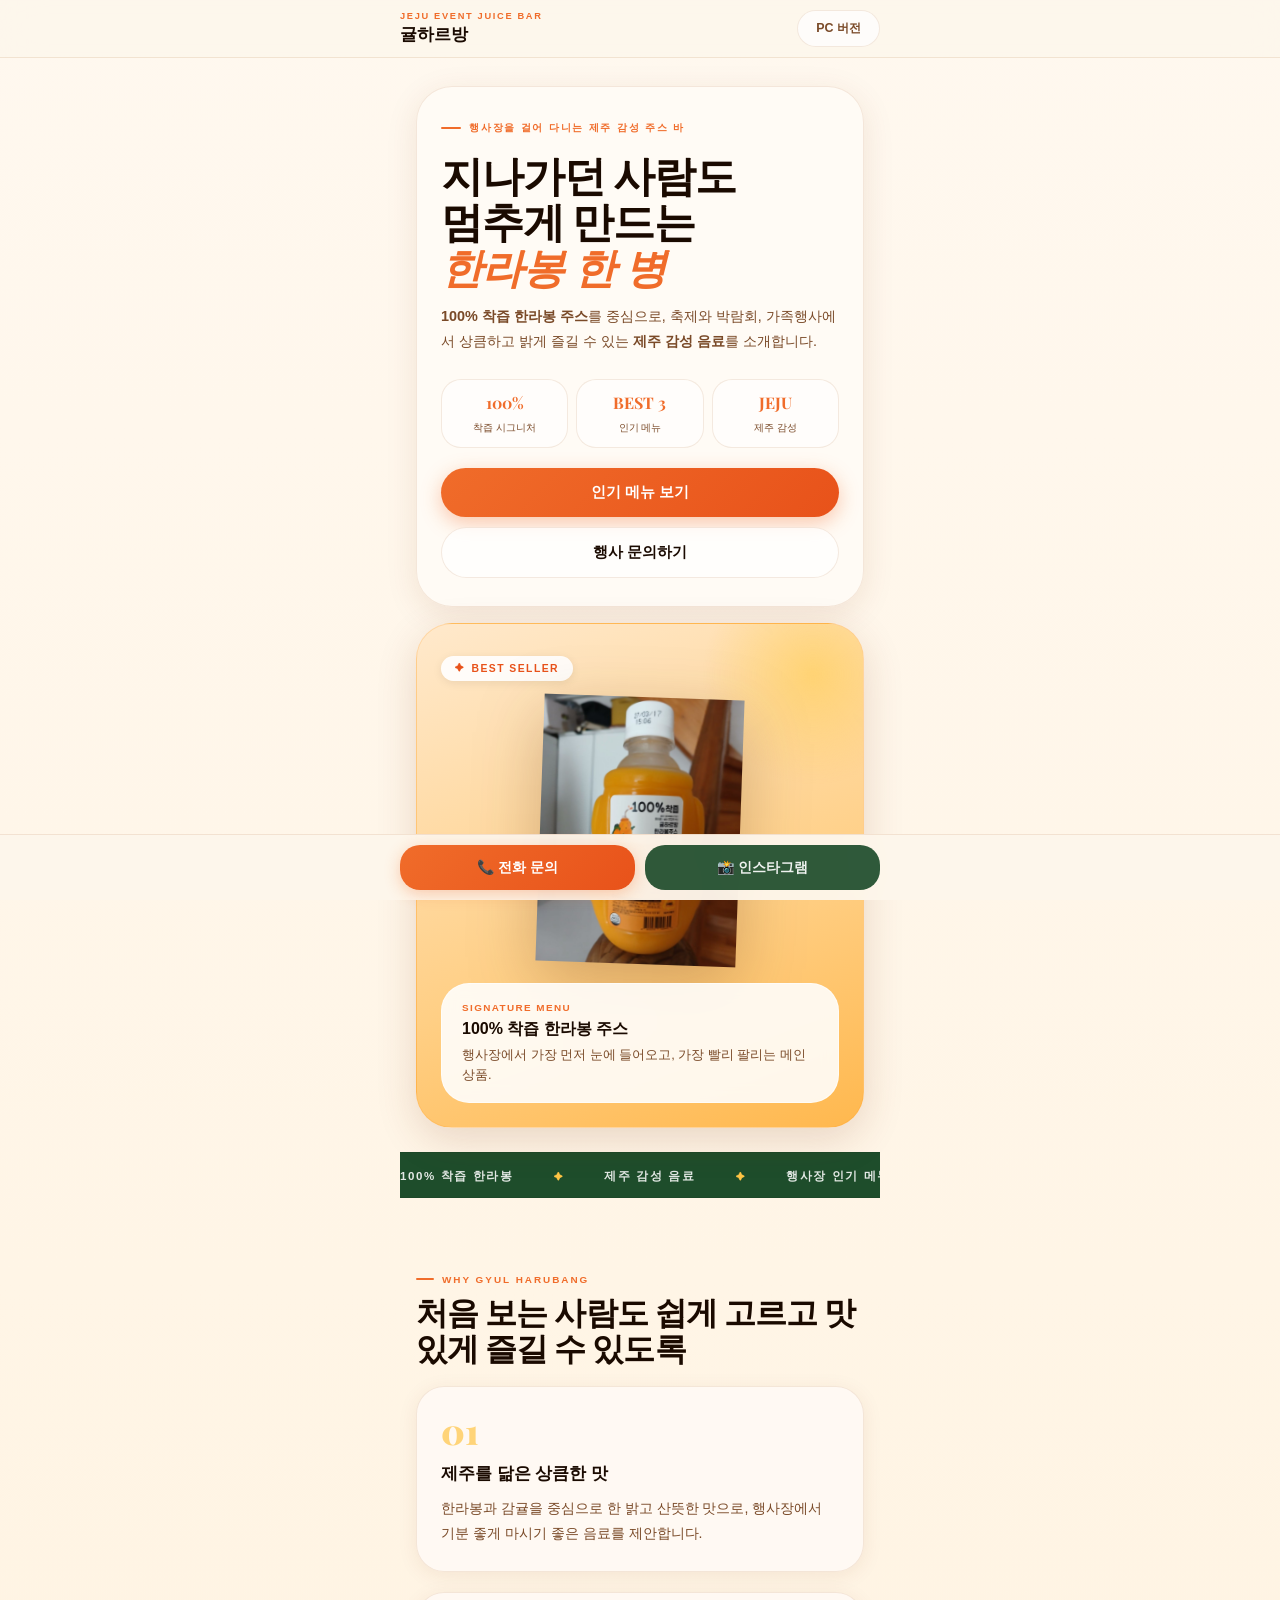
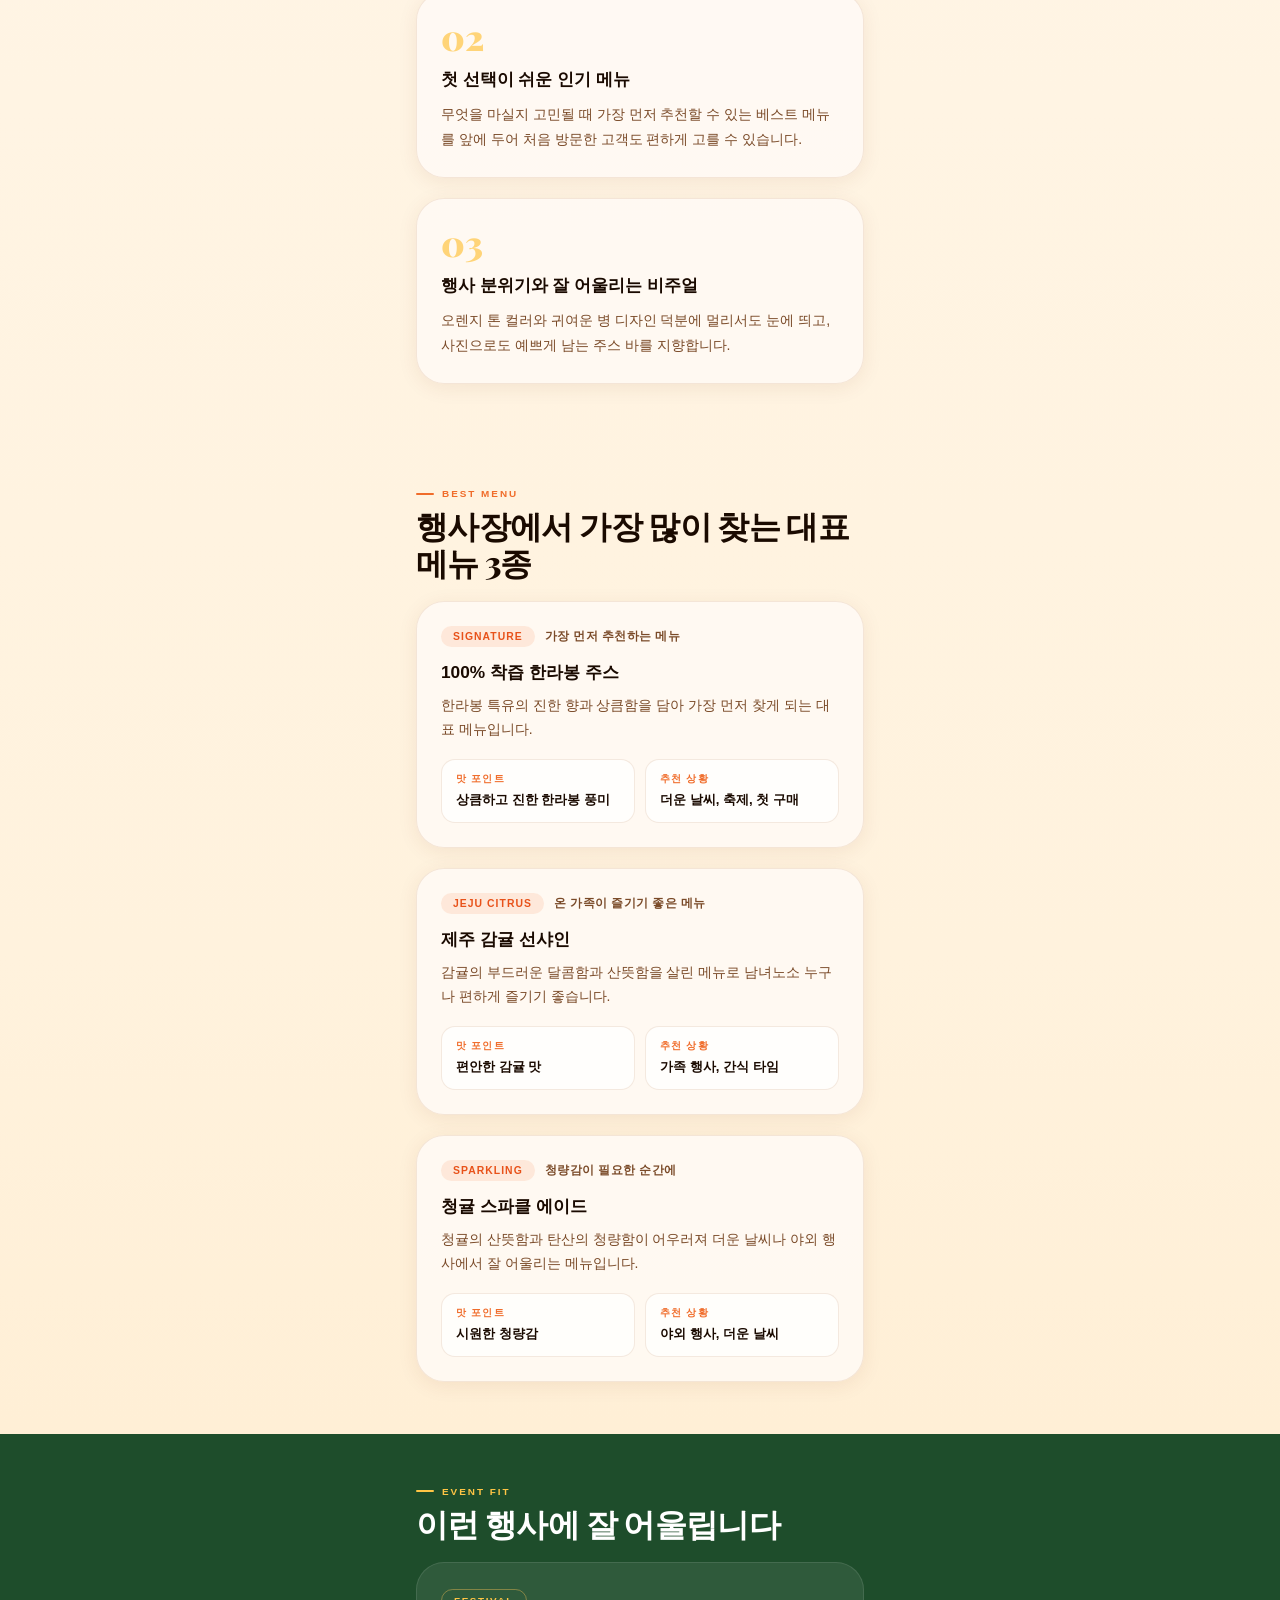
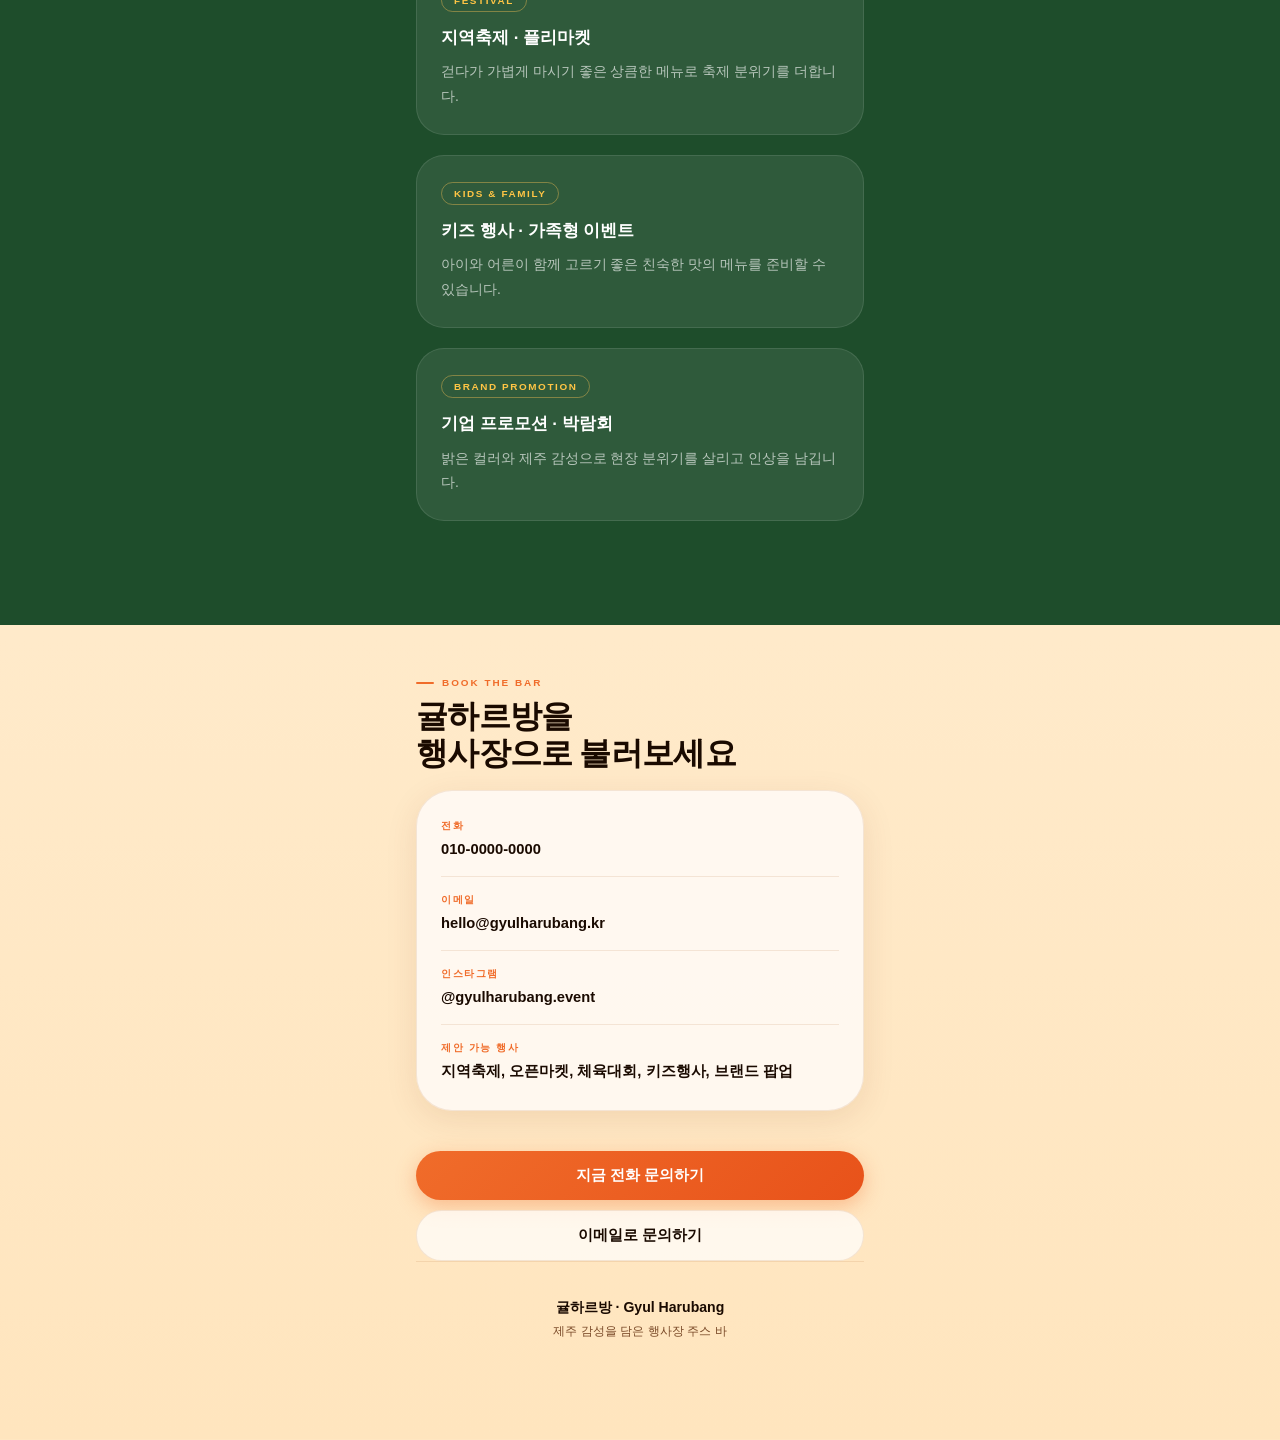
==== commit 988c0357: "auto redirect mobile page and remove extra buttons" ====
--- a/index-mobile.html
+++ b/index-mobile.html
@@ -1,174 +1,645 @@
 <!DOCTYPE html>
 <html lang="ko">
-  <head>
-    <meta charset="UTF-8" />
-    <meta name="viewport" content="width=device-width, initial-scale=1.0, viewport-fit=cover" />
-    <title>귤하르방 모바일 | 행사장을 밝히는 제주 한 모금</title>
-    <meta
-      name="description"
-      content="귤하르방 모바일 페이지. 100% 착즙 한라봉 주스를 중심으로 제주 감성 음료를 모바일에서도 보기 좋게 소개합니다."
-    />
-    <link rel="preconnect" href="https://fonts.googleapis.com" />
-    <link rel="preconnect" href="https://fonts.gstatic.com" crossorigin />
-    <link
-      href="https://fonts.googleapis.com/css2?family=DM+Serif+Display&amp;family=Manrope:wght@400;500;700;800&amp;family=Noto+Sans+KR:wght@400;500;700;800&amp;display=swap"
-      rel="stylesheet"
-    />
-    <link rel="stylesheet" href="./styles.css" />
-  </head>
-  <body class="theme-main mobile-home-body">
-    <div class="mobile-home">
-      <header class="mobile-topbar" data-reveal>
-        <div>
-          <span class="brand-kicker">JEJU EVENT JUICE BAR</span>
-          <strong>귤하르방</strong>
-        </div>
-        <a class="button button-secondary button-small" href="./index.html?desktop=1">PC 버전</a>
-      </header>
-
-      <main>
-        <section class="mobile-hero" id="top" data-reveal>
-          <div class="mobile-hero-copy">
-            <span class="eyebrow">행사장을 걸어 다니는 제주 감성 주스 바</span>
-            <h1>모바일에서도 한눈에 보이는<br />귤하르방 대표 메뉴</h1>
-            <p>
-              <strong>100% 착즙 한라봉 주스</strong>를 중심으로, 축제와 박람회, 가족행사에서
-              상큼하게 즐길 수 있는 <strong>제주 감성 음료</strong>를 모바일에 맞게 정리했습니다.
-            </p>
-          </div>
-          <div class="mobile-hero-card">
-            <div class="mobile-hero-copyline">
-              <span>BEST SELLER</span>
-              <strong>100% 착즙 한라봉 주스</strong>
-              <p>행사장에서 가장 먼저 눈에 들어오고 가장 빠르게 판매되는 메인 시그니처.</p>
-            </div>
-            <img src="./assets/juice-main.jpg" alt="귤하르방 한라봉 주스 병 사진" />
-          </div>
-          <div class="mobile-chip-row" aria-label="브랜드 핵심 포인트">
-            <span>100% 착즙</span>
-            <span>BEST 3 메뉴</span>
-            <span>JEJU 무드</span>
-          </div>
-          <div class="mobile-cta-row">
-            <a class="button button-primary" href="#products-mobile">대표 메뉴 보기</a>
-            <a class="button button-secondary" href="#contact-mobile">행사 문의</a>
-          </div>
-        </section>
-
-        <section class="mobile-section" id="why-mobile">
-          <div class="mobile-section-heading" data-reveal>
-            <span class="eyebrow">Why Gyul Harubang</span>
-            <h2>처음 보는 사람도 쉽게 고르고 맛있게 즐길 수 있도록</h2>
-          </div>
-          <div class="mobile-stack">
-            <article class="mobile-info-card" data-reveal>
-              <span class="card-index">01</span>
-              <h3>제주를 닮은 상큼한 맛</h3>
-              <p>한라봉과 감귤을 중심으로 한 밝고 산뜻한 맛으로, 행사장에서 기분 좋게 마시기 좋은 음료를 제안합니다.</p>
-            </article>
-            <article class="mobile-info-card" data-reveal>
-              <span class="card-index">02</span>
-              <h3>첫 선택이 쉬운 인기 메뉴</h3>
-              <p>무엇을 마실지 고민될 때 가장 먼저 추천할 수 있는 베스트 메뉴를 앞에 두어 처음 방문한 고객도 편하게 고를 수 있습니다.</p>
-            </article>
-            <article class="mobile-info-card" data-reveal>
-              <span class="card-index">03</span>
-              <h3>행사 분위기와 잘 어울리는 비주얼</h3>
-              <p>오렌지 톤 컬러와 귀여운 병 디자인 덕분에 멀리서도 눈에 띄고 사진으로도 예쁘게 남는 주스 바를 지향합니다.</p>
-            </article>
-          </div>
-        </section>
-
-        <section class="mobile-section" id="products-mobile">
-          <div class="mobile-section-heading" data-reveal>
-            <span class="eyebrow">Best Menu</span>
-            <h2>행사장에서 가장 많이 찾는 대표 메뉴 3종</h2>
-          </div>
-          <div class="mobile-product-list">
-            <article class="mobile-product-card" data-reveal>
-              <div class="mobile-product-top">
-                <span class="pill">Signature</span>
-                <span class="spotlight-venue">가장 먼저 추천하는 메뉴</span>
-              </div>
-              <h3>100% 착즙 한라봉 주스</h3>
-              <p>한라봉 특유의 진한 향과 상큼함을 담아 가장 먼저 찾게 되는 대표 메뉴입니다.</p>
-              <ul>
-                <li><strong>맛 포인트</strong><span>상큼하고 진한 한라봉 풍미</span></li>
-                <li><strong>추천 상황</strong><span>더운 날씨, 축제, 첫 구매 추천</span></li>
-              </ul>
-            </article>
-            <article class="mobile-product-card" data-reveal>
-              <div class="mobile-product-top">
-                <span class="pill">Jeju Citrus</span>
-                <span class="spotlight-venue">온 가족이 즐기기 좋은 메뉴</span>
-              </div>
-              <h3>제주 감귤 선샤인</h3>
-              <p>감귤의 부드러운 달콤함과 산뜻함을 살린 메뉴로 남녀노소 누구나 편하게 즐기기 좋습니다.</p>
-              <ul>
-                <li><strong>맛 포인트</strong><span>부담 없이 마시기 좋은 편안한 감귤 맛</span></li>
-                <li><strong>추천 상황</strong><span>가족 행사, 가벼운 간식 타임</span></li>
-              </ul>
-            </article>
-            <article class="mobile-product-card" data-reveal>
-              <div class="mobile-product-top">
-                <span class="pill">Sparkling</span>
-                <span class="spotlight-venue">청량감이 필요한 순간에 잘 어울림</span>
-              </div>
-              <h3>청귤 스파클 에이드</h3>
-              <p>청귤의 산뜻함과 탄산의 청량함이 어우러져 더운 날씨나 야외 행사에 잘 어울리는 메뉴입니다.</p>
-              <ul>
-                <li><strong>맛 포인트</strong><span>시원하고 청량한 기분 전환용</span></li>
-                <li><strong>추천 상황</strong><span>야외 행사, 더운 날씨 추천</span></li>
-              </ul>
-            </article>
-          </div>
-        </section>
-
-        <section class="mobile-section" id="events-mobile">
-          <div class="mobile-section-heading" data-reveal>
-            <span class="eyebrow">Event Fit</span>
-            <h2>이런 행사에 잘 어울립니다</h2>
-          </div>
-          <div class="mobile-stack">
-            <article class="mobile-event-card" data-reveal>
-              <span>FESTIVAL</span>
-              <h3>지역축제 · 플리마켓</h3>
-              <p>걷다가 가볍게 마시기 좋은 상큼한 메뉴로 축제 분위기를 더합니다.</p>
-            </article>
-            <article class="mobile-event-card" data-reveal>
-              <span>KIDS &amp; FAMILY</span>
-              <h3>키즈 행사 · 가족형 이벤트</h3>
-              <p>아이와 어른이 함께 고르기 좋은 친숙한 맛의 메뉴를 준비할 수 있습니다.</p>
-            </article>
-            <article class="mobile-event-card" data-reveal>
-              <span>BRAND PROMOTION</span>
-              <h3>기업 프로모션 · 박람회</h3>
-              <p>밝은 컬러와 제주 감성으로 현장 분위기를 살리고 인상을 남깁니다.</p>
-            </article>
-          </div>
-        </section>
-
-        <section class="mobile-section mobile-contact-section" id="contact-mobile">
-          <div class="mobile-section-heading" data-reveal>
-            <span class="eyebrow">Book The Bar</span>
-            <h2>축제, 박람회, 기업행사에 귤하르방을 불러보세요</h2>
-            <p>행사 성격에 맞춰 잘 어울리는 메뉴를 준비해 드리는 콘셉트입니다. 아래 정보는 예시 형식이니 실제 연락처와 SNS 계정으로 교체해서 사용하면 됩니다.</p>
-          </div>
-          <div class="mobile-contact-card" data-reveal>
-            <a href="tel:01000000000"><strong>전화</strong><span>010-0000-0000</span></a>
-            <a href="mailto:hello@gyulharubang.kr"><strong>이메일</strong><span>hello@gyulharubang.kr</span></a>
-            <a href="https://instagram.com" target="_blank" rel="noreferrer"><strong>인스타그램</strong><span>@gyulharubang.event</span></a>
-            <div><strong>제안 가능 행사</strong><span>지역축제, 오픈마켓, 체육대회, 키즈행사, 브랜드 팝업</span></div>
-          </div>
-        </section>
-      </main>
-
-      <div class="mobile-bottom-bar">
-        <a href="tel:01000000000">전화 문의</a>
-        <a href="mailto:hello@gyulharubang.kr">이메일</a>
-      </div>
-    </div>
-
-    <script src="./script.js"></script>
-  </body>
-</html>
+<head>
+  <meta charset="UTF-8" />
+  <meta name="viewport" content="width=device-width, initial-scale=1.0, viewport-fit=cover" />
+  <title>귤하르방 | 행사장을 밝히는 제주 한 모금</title>
+  <meta name="description" content="100% 착즙 한라봉 주스를 중심으로 제주 감성 음료를 소개하는 이벤트 주스 브랜드, 귤하르방." />
+  <link rel="preconnect" href="https://fonts.googleapis.com" />
+  <link rel="preconnect" href="https://fonts.gstatic.com" crossorigin />
+  <link href="https://fonts.googleapis.com/css2?family=Playfair+Display:ital,wght@0,700;0,900;1,400&family=Pretendard:wght@300;400;500;600;700&display=swap" rel="stylesheet" />
+  <style>
+/* ── Reset ─────────────────────────────────────────── */
+*, *::before, *::after { box-sizing: border-box; margin: 0; padding: 0; }
+html { scroll-behavior: smooth; -webkit-tap-highlight-color: transparent; }
+
+:root {
+  --c-bg:      #fdf6ec;
+  --c-orange:  #f06c2a;
+  --c-orange2: #e8521a;
+  --c-amber:   #ffc545;
+  --c-green:   #1e4d2b;
+  --c-ink:     #1a0a00;
+  --c-muted:   #7a4a28;
+  --c-border:  rgba(160,80,20,0.12);
+  --c-glass:   rgba(255,250,244,0.90);
+  --r-sm: 14px; --r-md: 20px; --r-lg: 28px; --r-xl: 36px;
+  --font-serif: 'Playfair Display', serif;
+  --font-sans:  'Pretendard', 'Noto Sans KR', sans-serif;
+  --safe-top: env(safe-area-inset-top, 0px);
+  --safe-bot: env(safe-area-inset-bottom, 0px);
+}
+
+body {
+  font-family: var(--font-sans);
+  color: var(--c-ink);
+  background: linear-gradient(180deg, #fff8ef 0%, #fff2dd 55%, #ffe5be 100%);
+  min-height: 100dvh;
+  overflow-x: hidden;
+  padding-bottom: calc(var(--safe-bot) + 80px);
+}
+
+img { display: block; max-width: 100%; }
+a { color: inherit; text-decoration: none; }
+
+/* ── Wrapper ────────────────────────────────────────── */
+.wrap {
+  width: 100%; max-width: 480px;
+  margin: 0 auto;
+  padding: 0 16px;
+}
+
+/* ── Topbar ─────────────────────────────────────────── */
+.topbar {
+  position: sticky; top: 0; z-index: 50;
+  padding: calc(var(--safe-top) + 10px) 16px 10px;
+  background: rgba(253,246,236,0.88);
+  backdrop-filter: blur(20px) saturate(1.4);
+  border-bottom: 1px solid var(--c-border);
+}
+.topbar-inner {
+  max-width: 480px; margin: 0 auto;
+  display: flex; align-items: center; justify-content: space-between; gap: 12px;
+}
+.brand-sub {
+  font-size: 0.58rem; font-weight: 800; letter-spacing: 0.18em;
+  text-transform: uppercase; color: var(--c-orange); display: block;
+}
+.brand-name { font-size: 1.05rem; font-weight: 700; display: block; margin-top: 2px; }
+.topbar-btn {
+  padding: 9px 18px;
+  border-radius: 999px;
+  border: 1.5px solid var(--c-border);
+  background: rgba(255,255,255,0.7);
+  font-size: 0.78rem; font-weight: 700; color: var(--c-muted);
+  white-space: nowrap;
+}
+
+/* ── Hero ───────────────────────────────────────────── */
+.hero { padding: 28px 0 0; display: grid; gap: 16px; }
+
+.hero-copy {
+  padding: 28px 24px;
+  border-radius: var(--r-xl);
+  background: rgba(255,251,246,0.94);
+  border: 1px solid var(--c-border);
+  box-shadow: 0 8px 32px rgba(120,50,10,0.10);
+}
+.hero-eyebrow {
+  display: inline-flex; align-items: center; gap: 8px;
+  font-size: 0.62rem; font-weight: 800; letter-spacing: 0.18em;
+  text-transform: uppercase; color: var(--c-orange); margin-bottom: 16px;
+}
+.hero-eyebrow::before {
+  content:''; width:20px; height:2px; background:var(--c-orange); border-radius:2px;
+}
+.hero h1 {
+  font-family: var(--font-serif);
+  font-size: clamp(1.9rem, 8vw, 2.6rem);
+  font-weight: 900; line-height: 1.1;
+  letter-spacing: -0.025em; margin-bottom: 16px;
+}
+.hero h1 em { font-style: italic; color: var(--c-orange); }
+.hero-desc {
+  font-size: 0.9rem; line-height: 1.75; color: var(--c-muted); margin-bottom: 24px;
+}
+
+.hero-stats {
+  display: grid; grid-template-columns: repeat(3,1fr); gap: 8px; margin-bottom: 20px;
+}
+.stat-item {
+  padding: 12px 10px;
+  border: 1px solid var(--c-border);
+  border-radius: var(--r-md);
+  background: rgba(255,255,255,0.6);
+  text-align: center;
+}
+.stat-val {
+  font-family: var(--font-serif);
+  font-size: 1rem; font-weight: 700; color: var(--c-orange); display: block; margin-bottom: 4px;
+}
+.stat-lbl { font-size: 0.62rem; color: var(--c-muted); line-height: 1.3; }
+
+.hero-actions { display: grid; gap: 10px; }
+.btn {
+  display: flex; align-items: center; justify-content: center; gap: 8px;
+  width: 100%; padding: 15px 20px;
+  border-radius: 999px; border: none; cursor: pointer;
+  font-family: var(--font-sans); font-size: 0.92rem; font-weight: 700;
+  transition: all 0.22s;
+}
+.btn-primary {
+  background: linear-gradient(135deg, var(--c-orange) 0%, var(--c-orange2) 100%);
+  color: #fff; box-shadow: 0 6px 20px rgba(240,108,42,0.36);
+}
+.btn-primary:active { transform: scale(0.98); }
+.btn-outline {
+  background: rgba(255,255,255,0.7);
+  border: 1.5px solid var(--c-border);
+  color: var(--c-ink);
+}
+.btn-outline:active { transform: scale(0.98); }
+
+/* Product visual card */
+.hero-visual {
+  border-radius: var(--r-xl);
+  background: linear-gradient(160deg, #ffe9cc 0%, #ffcf85 60%, #ffb84e 100%);
+  overflow: hidden; position: relative;
+  padding: 32px 24px 24px;
+  border: 1px solid rgba(255,160,50,0.25);
+  box-shadow: 0 12px 40px rgba(120,50,10,0.16);
+}
+.visual-orb {
+  position: absolute; border-radius: 50%; pointer-events: none;
+  top: -60px; right: -60px; width: 220px; height: 220px;
+  background: radial-gradient(circle, rgba(255,205,80,0.6) 0%, transparent 70%);
+  filter: blur(2px);
+}
+.hero-product-badge {
+  display: inline-flex; align-items: center; gap: 6px;
+  background: rgba(255,255,255,0.9);
+  border-radius: 999px; padding: 7px 14px;
+  font-size: 0.65rem; font-weight: 800; letter-spacing: 0.14em;
+  text-transform: uppercase; color: var(--c-orange2);
+  margin-bottom: 16px; position: relative; z-index: 2;
+  box-shadow: 0 2px 10px rgba(0,0,0,0.08);
+}
+.hero-product-badge::before { content:'✦'; font-size:0.55rem; }
+.hero-img-wrap {
+  display: flex; justify-content: center; margin: 0 0 20px;
+  position: relative; z-index: 2;
+}
+.hero-img-wrap img {
+  width: min(200px, 55%);
+  filter: drop-shadow(0 20px 32px rgba(80,30,0,0.25));
+  transform: rotate(2deg);
+}
+.hero-product-info {
+  position: relative; z-index: 2;
+  background: rgba(255,255,255,0.88);
+  border-radius: var(--r-lg); padding: 18px 20px;
+  backdrop-filter: blur(8px);
+  border: 1px solid rgba(255,255,255,0.6);
+}
+.product-info-label {
+  font-size: 0.62rem; font-weight: 800; letter-spacing: 0.14em;
+  text-transform: uppercase; color: var(--c-orange); margin-bottom: 6px;
+}
+.product-info-name {
+  font-size: 1rem; font-weight: 700; color: var(--c-ink); margin-bottom: 5px;
+}
+.product-info-desc {
+  font-size: 0.8rem; color: var(--c-muted); line-height: 1.5;
+}
+
+/* ── Marquee ────────────────────────────────────────── */
+.marquee-wrap {
+  margin: 24px -16px;
+  background: var(--c-green);
+  overflow: hidden; padding: 13px 0;
+  border-top: 1px solid rgba(0,0,0,0.06);
+  border-bottom: 1px solid rgba(0,0,0,0.06);
+}
+.marquee-track {
+  display: inline-flex; gap: 40px;
+  animation: marquee 18s linear infinite; white-space: nowrap;
+}
+.marquee-track span {
+  font-size: 0.72rem; font-weight: 800; letter-spacing: 0.14em;
+  text-transform: uppercase; color: rgba(255,255,255,0.88);
+}
+.marquee-track span::after {
+  content:'✦'; margin-left:40px; color:var(--c-amber); font-size:0.55rem;
+}
+@keyframes marquee {
+  from { transform: translateX(0); }
+  to { transform: translateX(-50%); }
+}
+
+/* ── Section ────────────────────────────────────────── */
+.section { padding: 52px 0; display: grid; gap: 20px; }
+
+.section-header { display: grid; gap: 8px; }
+.section-label {
+  display: inline-flex; align-items: center; gap: 8px;
+  font-size: 0.62rem; font-weight: 800; letter-spacing: 0.2em;
+  text-transform: uppercase; color: var(--c-orange);
+}
+.section-label::before {
+  content:''; width:18px; height:2px; background:var(--c-orange); border-radius:2px;
+}
+.section-heading {
+  font-family: var(--font-serif);
+  font-size: clamp(1.55rem, 6.5vw, 2rem);
+  font-weight: 900; line-height: 1.15;
+  letter-spacing: -0.02em; color: var(--c-ink);
+}
+
+/* ── Why cards ──────────────────────────────────────── */
+.why-card {
+  padding: 26px 24px;
+  border-radius: var(--r-lg);
+  border: 1px solid var(--c-border);
+  background: var(--c-glass);
+  box-shadow: 0 4px 20px rgba(120,50,10,0.08);
+}
+.why-num {
+  font-family: var(--font-serif);
+  font-size: 2.2rem; font-weight: 900;
+  color: var(--c-amber); opacity: 0.7; margin-bottom: 14px; line-height: 1;
+}
+.why-card h3 {
+  font-size: 1.05rem; font-weight: 700; margin-bottom: 10px; line-height: 1.4;
+}
+.why-card p { font-size: 0.88rem; color: var(--c-muted); line-height: 1.75; }
+
+/* ── Products ───────────────────────────────────────── */
+.product-card {
+  padding: 24px;
+  border-radius: var(--r-lg);
+  border: 1px solid var(--c-border);
+  background: var(--c-glass);
+  box-shadow: 0 4px 20px rgba(120,50,10,0.08);
+}
+.product-top {
+  display: flex; align-items: center; gap: 10px; margin-bottom: 14px;
+}
+.product-pill {
+  display: inline-block; padding: 5px 12px; border-radius: 999px;
+  background: rgba(240,108,42,0.12); color: var(--c-orange2);
+  font-size: 0.65rem; font-weight: 800; letter-spacing: 0.1em; text-transform: uppercase;
+}
+.product-venue {
+  font-size: 0.72rem; font-weight: 600; color: var(--c-muted); letter-spacing: 0.04em;
+}
+.product-card h3 {
+  font-size: 1.08rem; font-weight: 700; margin-bottom: 10px; line-height: 1.35;
+}
+.product-card > p {
+  font-size: 0.87rem; color: var(--c-muted); line-height: 1.7; margin-bottom: 18px;
+}
+.product-meta-grid {
+  display: grid; grid-template-columns: 1fr 1fr; gap: 10px;
+}
+.meta-block {
+  padding: 12px 14px;
+  border-radius: var(--r-sm);
+  background: rgba(255,255,255,0.72);
+  border: 1px solid var(--c-border);
+}
+.meta-lbl {
+  font-size: 0.62rem; font-weight: 800; letter-spacing: 0.12em;
+  text-transform: uppercase; color: var(--c-orange); margin-bottom: 5px;
+}
+.meta-val { font-size: 0.82rem; font-weight: 600; color: var(--c-ink); line-height: 1.4; }
+
+/* ── Events ─────────────────────────────────────────── */
+.events-section {
+  margin: 0 -16px;
+  background: var(--c-green);
+  padding: 52px 16px;
+}
+.events-section .section-label { color: var(--c-amber); }
+.events-section .section-label::before { background: var(--c-amber); }
+.events-section .section-heading { color: #fff; }
+
+.event-card {
+  padding: 26px 24px;
+  border-radius: var(--r-lg);
+  border: 1px solid rgba(255,255,255,0.1);
+  background: rgba(255,255,255,0.08);
+}
+.event-tag {
+  display: inline-block; padding: 5px 12px; border-radius: 999px;
+  border: 1px solid rgba(255,196,85,0.4); color: var(--c-amber);
+  font-size: 0.62rem; font-weight: 800; letter-spacing: 0.16em;
+  text-transform: uppercase; margin-bottom: 14px;
+}
+.event-card h3 {
+  font-size: 1.05rem; font-weight: 700; color: #fff; margin-bottom: 10px; line-height: 1.4;
+}
+.event-card p { font-size: 0.87rem; color: rgba(255,255,255,0.65); line-height: 1.75; }
+
+/* ── Contact ────────────────────────────────────────── */
+.contact-section { padding-bottom: 0; }
+.contact-card {
+  padding: 28px 24px;
+  border-radius: var(--r-xl);
+  border: 1px solid var(--c-border);
+  background: var(--c-glass);
+  box-shadow: 0 8px 32px rgba(120,50,10,0.10);
+  display: grid; gap: 0;
+}
+.contact-row {
+  display: grid; gap: 5px;
+  padding: 16px 0;
+  border-bottom: 1px solid var(--c-border);
+}
+.contact-row:first-child { padding-top: 0; }
+.contact-row:last-child { border-bottom: none; padding-bottom: 0; }
+.contact-lbl {
+  font-size: 0.62rem; font-weight: 800; letter-spacing: 0.16em;
+  text-transform: uppercase; color: var(--c-orange);
+}
+.contact-val {
+  font-size: 0.92rem; font-weight: 600; color: var(--c-ink); line-height: 1.5;
+}
+.contact-cta {
+  margin-top: 20px; display: grid; gap: 10px;
+}
+
+/* ── Bottom bar ─────────────────────────────────────── */
+.bottom-bar {
+  position: fixed; bottom: 0; left: 0; right: 0; z-index: 50;
+  padding: 10px 16px calc(var(--safe-bot) + 10px);
+  background: rgba(253,246,236,0.96);
+  backdrop-filter: blur(20px) saturate(1.4);
+  border-top: 1px solid var(--c-border);
+}
+.bottom-bar-inner {
+  max-width: 480px; margin: 0 auto;
+  display: grid; grid-template-columns: 1fr 1fr; gap: 10px;
+}
+.bottom-bar a {
+  display: flex; align-items: center; justify-content: center; gap: 6px;
+  padding: 13px; border-radius: var(--r-md);
+  font-size: 0.88rem; font-weight: 700;
+}
+.bar-call {
+  background: linear-gradient(135deg, var(--c-orange) 0%, var(--c-orange2) 100%);
+  color: #fff; box-shadow: 0 4px 16px rgba(240,108,42,0.32);
+}
+.bar-insta {
+  background: rgba(30,77,43,0.92);
+  color: rgba(255,255,255,0.92);
+}
+
+/* ── Footer ─────────────────────────────────────────── */
+.footer {
+  padding: 36px 0 20px;
+  border-top: 1px solid var(--c-border);
+  text-align: center;
+}
+.footer-name { font-weight: 700; font-size: 0.88rem; margin-bottom: 6px; }
+.footer-sub { font-size: 0.78rem; color: var(--c-muted); }
+
+/* ── Reveal ─────────────────────────────────────────── */
+[data-reveal] {
+  opacity: 0; transform: translateY(22px);
+  transition: opacity 0.55s ease, transform 0.55s ease;
+}
+[data-reveal].visible { opacity: 1; transform: translateY(0); }
+[data-reveal-delay="1"] { transition-delay: 0.1s; }
+[data-reveal-delay="2"] { transition-delay: 0.2s; }
+[data-reveal-delay="3"] { transition-delay: 0.3s; }
+  </style>
+</head>
+<body>
+
+<!-- TOPBAR -->
+<header class="topbar">
+  <div class="topbar-inner">
+    <a href="#top">
+      <span class="brand-sub">Jeju Event Juice Bar</span>
+      <span class="brand-name">귤하르방</span>
+    </a>
+    <a class="topbar-btn" href="./index.html?desktop=1">PC 버전</a>
+  </div>
+</header>
+
+<div class="wrap">
+
+<!-- HERO -->
+<section class="hero" id="top">
+  <div class="hero-copy" data-reveal>
+    <span class="hero-eyebrow">행사장을 걸어 다니는 제주 감성 주스 바</span>
+    <h1>지나가던 사람도<br/>멈추게 만드는<br/><em>한라봉 한 병</em></h1>
+    <p class="hero-desc">
+      <strong>100% 착즙 한라봉 주스</strong>를 중심으로, 축제와 박람회, 가족행사에서 상큼하고 밝게 즐길 수 있는 <strong>제주 감성 음료</strong>를 소개합니다.
+    </p>
+    <div class="hero-stats">
+      <div class="stat-item">
+        <span class="stat-val">100%</span>
+        <span class="stat-lbl">착즙 시그니처</span>
+      </div>
+      <div class="stat-item">
+        <span class="stat-val">BEST 3</span>
+        <span class="stat-lbl">인기 메뉴</span>
+      </div>
+      <div class="stat-item">
+        <span class="stat-val">JEJU</span>
+        <span class="stat-lbl">제주 감성</span>
+      </div>
+    </div>
+    <div class="hero-actions">
+      <a class="btn btn-primary" href="#products-mobile">인기 메뉴 보기</a>
+      <a class="btn btn-outline" href="#contact-mobile">행사 문의하기</a>
+    </div>
+  </div>
+
+  <div class="hero-visual" data-reveal data-reveal-delay="1">
+    <div class="visual-orb"></div>
+    <div class="hero-product-badge">Best Seller</div>
+    <div class="hero-img-wrap">
+      <img src="[data-uri]" alt="귤하르방 한라봉 주스 병" />
+    </div>
+    <div class="hero-product-info">
+      <div class="product-info-label">Signature Menu</div>
+      <div class="product-info-name">100% 착즙 한라봉 주스</div>
+      <div class="product-info-desc">행사장에서 가장 먼저 눈에 들어오고, 가장 빨리 팔리는 메인 상품.</div>
+    </div>
+  </div>
+</section>
+
+<!-- MARQUEE -->
+<div class="marquee-wrap" aria-hidden="true">
+  <div class="marquee-track">
+    <span>100% 착즙 한라봉</span>
+    <span>제주 감성 음료</span>
+    <span>행사장 인기 메뉴</span>
+    <span>상큼한 한 모금</span>
+    <span>축제 · 박람회 · 기업 행사</span>
+    <span>사진 잘 나오는 비주얼</span>
+    <span>100% 착즙 한라봉</span>
+    <span>제주 감성 음료</span>
+    <span>행사장 인기 메뉴</span>
+    <span>상큼한 한 모금</span>
+    <span>축제 · 박람회 · 기업 행사</span>
+    <span>사진 잘 나오는 비주얼</span>
+  </div>
+</div>
+
+<!-- WHY -->
+<section class="section" id="why-mobile">
+  <div class="section-header" data-reveal>
+    <span class="section-label">Why Gyul Harubang</span>
+    <h2 class="section-heading">처음 보는 사람도 쉽게 고르고 맛있게 즐길 수 있도록</h2>
+  </div>
+  <article class="why-card" data-reveal data-reveal-delay="1">
+    <div class="why-num">01</div>
+    <h3>제주를 닮은 상큼한 맛</h3>
+    <p>한라봉과 감귤을 중심으로 한 밝고 산뜻한 맛으로, 행사장에서 기분 좋게 마시기 좋은 음료를 제안합니다.</p>
+  </article>
+  <article class="why-card" data-reveal data-reveal-delay="2">
+    <div class="why-num">02</div>
+    <h3>첫 선택이 쉬운 인기 메뉴</h3>
+    <p>무엇을 마실지 고민될 때 가장 먼저 추천할 수 있는 베스트 메뉴를 앞에 두어 처음 방문한 고객도 편하게 고를 수 있습니다.</p>
+  </article>
+  <article class="why-card" data-reveal data-reveal-delay="3">
+    <div class="why-num">03</div>
+    <h3>행사 분위기와 잘 어울리는 비주얼</h3>
+    <p>오렌지 톤 컬러와 귀여운 병 디자인 덕분에 멀리서도 눈에 띄고, 사진으로도 예쁘게 남는 주스 바를 지향합니다.</p>
+  </article>
+</section>
+
+<!-- PRODUCTS -->
+<section class="section" id="products-mobile">
+  <div class="section-header" data-reveal>
+    <span class="section-label">Best Menu</span>
+    <h2 class="section-heading">행사장에서 가장 많이 찾는 대표 메뉴 3종</h2>
+  </div>
+
+  <article class="product-card" data-reveal data-reveal-delay="1">
+    <div class="product-top">
+      <span class="product-pill">Signature</span>
+      <span class="product-venue">가장 먼저 추천하는 메뉴</span>
+    </div>
+    <h3>100% 착즙 한라봉 주스</h3>
+    <p>한라봉 특유의 진한 향과 상큼함을 담아 가장 먼저 찾게 되는 대표 메뉴입니다.</p>
+    <div class="product-meta-grid">
+      <div class="meta-block">
+        <div class="meta-lbl">맛 포인트</div>
+        <div class="meta-val">상큼하고 진한 한라봉 풍미</div>
+      </div>
+      <div class="meta-block">
+        <div class="meta-lbl">추천 상황</div>
+        <div class="meta-val">더운 날씨, 축제, 첫 구매</div>
+      </div>
+    </div>
+  </article>
+
+  <article class="product-card" data-reveal data-reveal-delay="2">
+    <div class="product-top">
+      <span class="product-pill">Jeju Citrus</span>
+      <span class="product-venue">온 가족이 즐기기 좋은 메뉴</span>
+    </div>
+    <h3>제주 감귤 선샤인</h3>
+    <p>감귤의 부드러운 달콤함과 산뜻함을 살린 메뉴로 남녀노소 누구나 편하게 즐기기 좋습니다.</p>
+    <div class="product-meta-grid">
+      <div class="meta-block">
+        <div class="meta-lbl">맛 포인트</div>
+        <div class="meta-val">편안한 감귤 맛</div>
+      </div>
+      <div class="meta-block">
+        <div class="meta-lbl">추천 상황</div>
+        <div class="meta-val">가족 행사, 간식 타임</div>
+      </div>
+    </div>
+  </article>
+
+  <article class="product-card" data-reveal data-reveal-delay="3">
+    <div class="product-top">
+      <span class="product-pill">Sparkling</span>
+      <span class="product-venue">청량감이 필요한 순간에</span>
+    </div>
+    <h3>청귤 스파클 에이드</h3>
+    <p>청귤의 산뜻함과 탄산의 청량함이 어우러져 더운 날씨나 야외 행사에서 잘 어울리는 메뉴입니다.</p>
+    <div class="product-meta-grid">
+      <div class="meta-block">
+        <div class="meta-lbl">맛 포인트</div>
+        <div class="meta-val">시원한 청량감</div>
+      </div>
+      <div class="meta-block">
+        <div class="meta-lbl">추천 상황</div>
+        <div class="meta-val">야외 행사, 더운 날씨</div>
+      </div>
+    </div>
+  </article>
+</section>
+
+</div><!-- .wrap -->
+
+<!-- EVENTS (full-width green) -->
+<div class="events-section">
+  <div class="wrap">
+    <div class="section" style="padding-top:0;">
+      <div class="section-header" data-reveal>
+        <span class="section-label">Event Fit</span>
+        <h2 class="section-heading" style="color:#fff;">이런 행사에 잘 어울립니다</h2>
+      </div>
+      <article class="event-card" data-reveal data-reveal-delay="1">
+        <span class="event-tag">Festival</span>
+        <h3>지역축제 · 플리마켓</h3>
+        <p>걷다가 가볍게 마시기 좋은 상큼한 메뉴로 축제 분위기를 더합니다.</p>
+      </article>
+      <article class="event-card" data-reveal data-reveal-delay="2">
+        <span class="event-tag">Kids &amp; Family</span>
+        <h3>키즈 행사 · 가족형 이벤트</h3>
+        <p>아이와 어른이 함께 고르기 좋은 친숙한 맛의 메뉴를 준비할 수 있습니다.</p>
+      </article>
+      <article class="event-card" data-reveal data-reveal-delay="3">
+        <span class="event-tag">Brand Promotion</span>
+        <h3>기업 프로모션 · 박람회</h3>
+        <p>밝은 컬러와 제주 감성으로 현장 분위기를 살리고 인상을 남깁니다.</p>
+      </article>
+    </div>
+  </div>
+</div>
+
+<div class="wrap">
+<!-- CONTACT -->
+<section class="section contact-section" id="contact-mobile">
+  <div class="section-header" data-reveal>
+    <span class="section-label">Book The Bar</span>
+    <h2 class="section-heading">귤하르방을<br/>행사장으로 불러보세요</h2>
+  </div>
+  <div class="contact-card" data-reveal data-reveal-delay="1">
+    <div class="contact-row">
+      <span class="contact-lbl">전화</span>
+      <span class="contact-val">010-0000-0000</span>
+    </div>
+    <div class="contact-row">
+      <span class="contact-lbl">이메일</span>
+      <span class="contact-val">hello@gyulharubang.kr</span>
+    </div>
+    <div class="contact-row">
+      <span class="contact-lbl">인스타그램</span>
+      <span class="contact-val">@gyulharubang.event</span>
+    </div>
+    <div class="contact-row">
+      <span class="contact-lbl">제안 가능 행사</span>
+      <span class="contact-val">지역축제, 오픈마켓, 체육대회, 키즈행사, 브랜드 팝업</span>
+    </div>
+  </div>
+  <div class="contact-cta" data-reveal data-reveal-delay="2">
+    <a class="btn btn-primary" href="tel:01000000000">지금 전화 문의하기</a>
+    <a class="btn btn-outline" href="mailto:hello@gyulharubang.kr">이메일로 문의하기</a>
+  </div>
+</section>
+
+<!-- FOOTER -->
+<footer class="footer">
+  <div class="footer-name">귤하르방 · Gyul Harubang</div>
+  <div class="footer-sub">제주 감성을 담은 행사장 주스 바</div>
+</footer>
+
+</div><!-- .wrap -->
+
+<!-- BOTTOM BAR -->
+<nav class="bottom-bar" aria-label="빠른 문의">
+  <div class="bottom-bar-inner">
+    <a class="bar-call" href="tel:01000000000">📞 전화 문의</a>
+    <a class="bar-insta" href="https://instagram.com" target="_blank" rel="noreferrer">📸 인스타그램</a>
+  </div>
+</nav>
+
+<script>
+const obs = new IntersectionObserver(entries => {
+  entries.forEach(e => {
+    if (e.isIntersecting) { e.target.classList.add('visible'); obs.unobserve(e.target); }
+  });
+}, { threshold: 0.1 });
+document.querySelectorAll('[data-reveal]').forEach(el => obs.observe(el));
+</script>
+</body>
+</html>
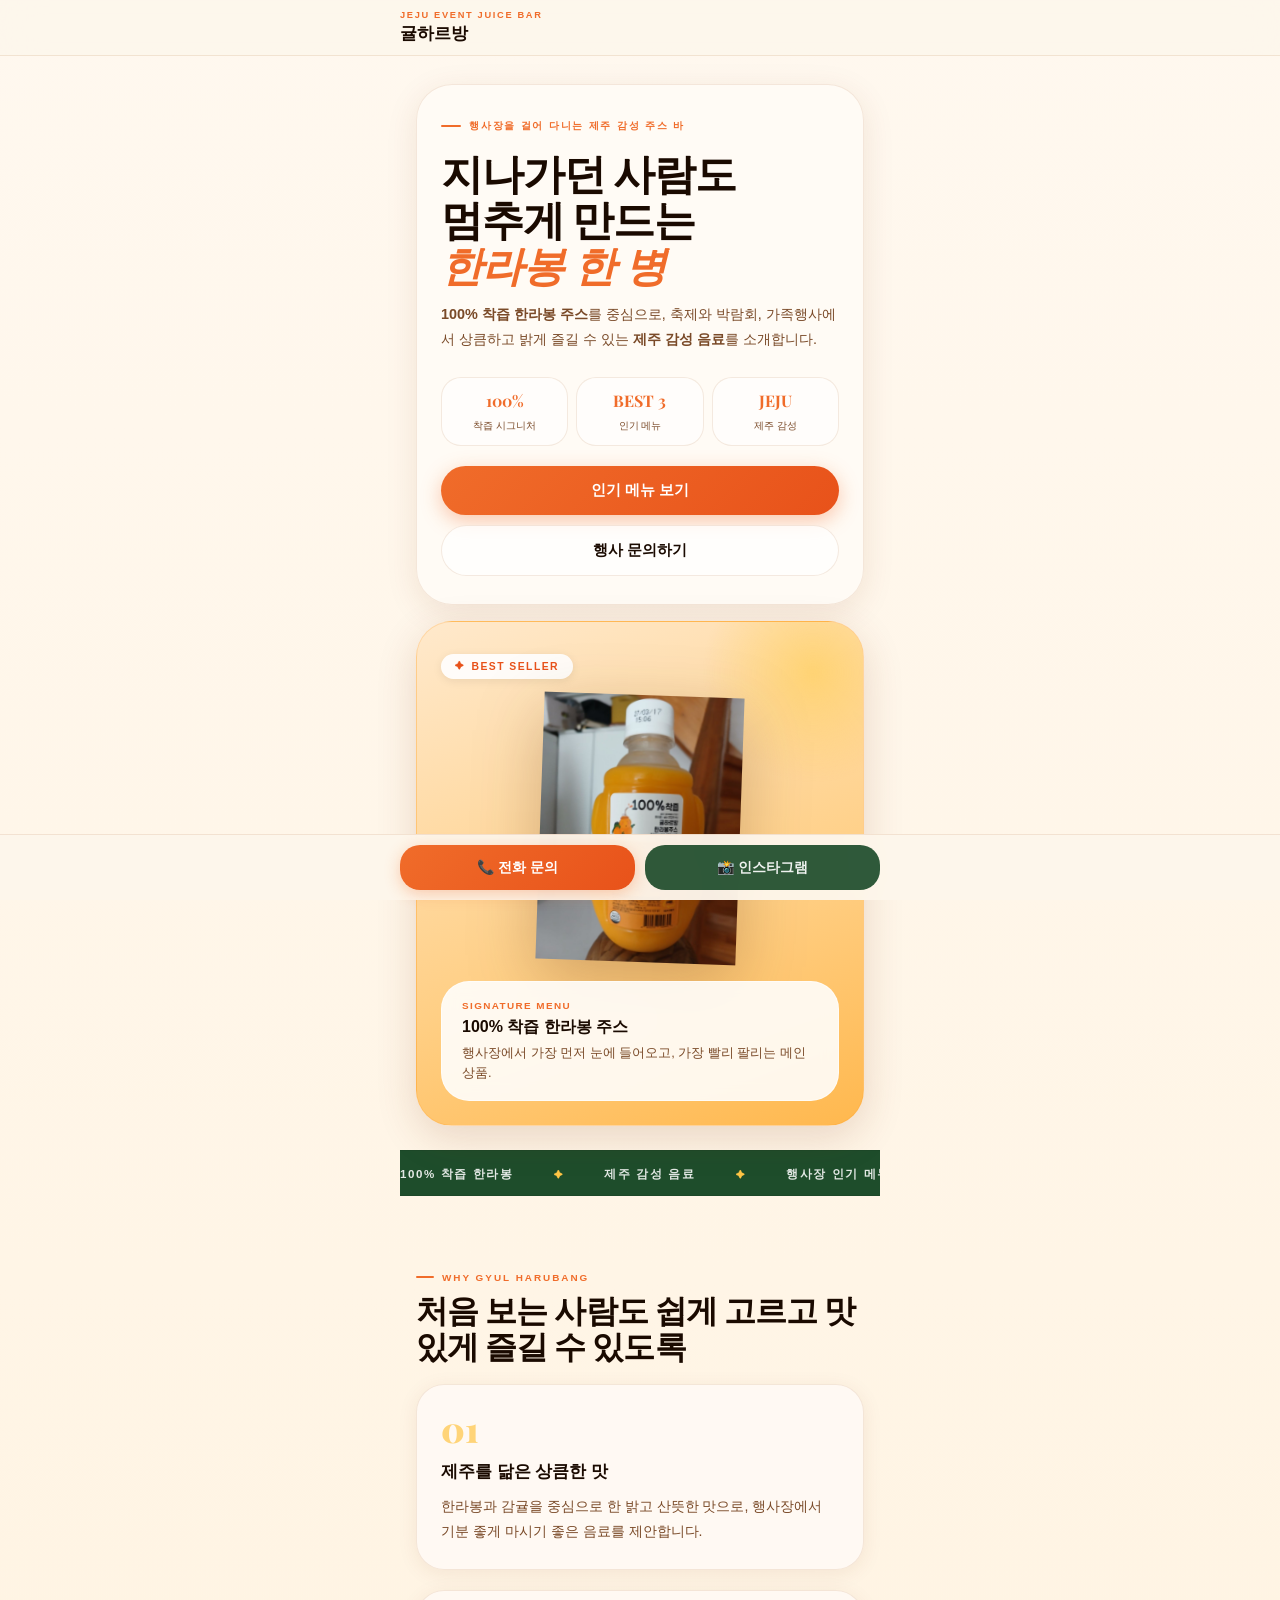
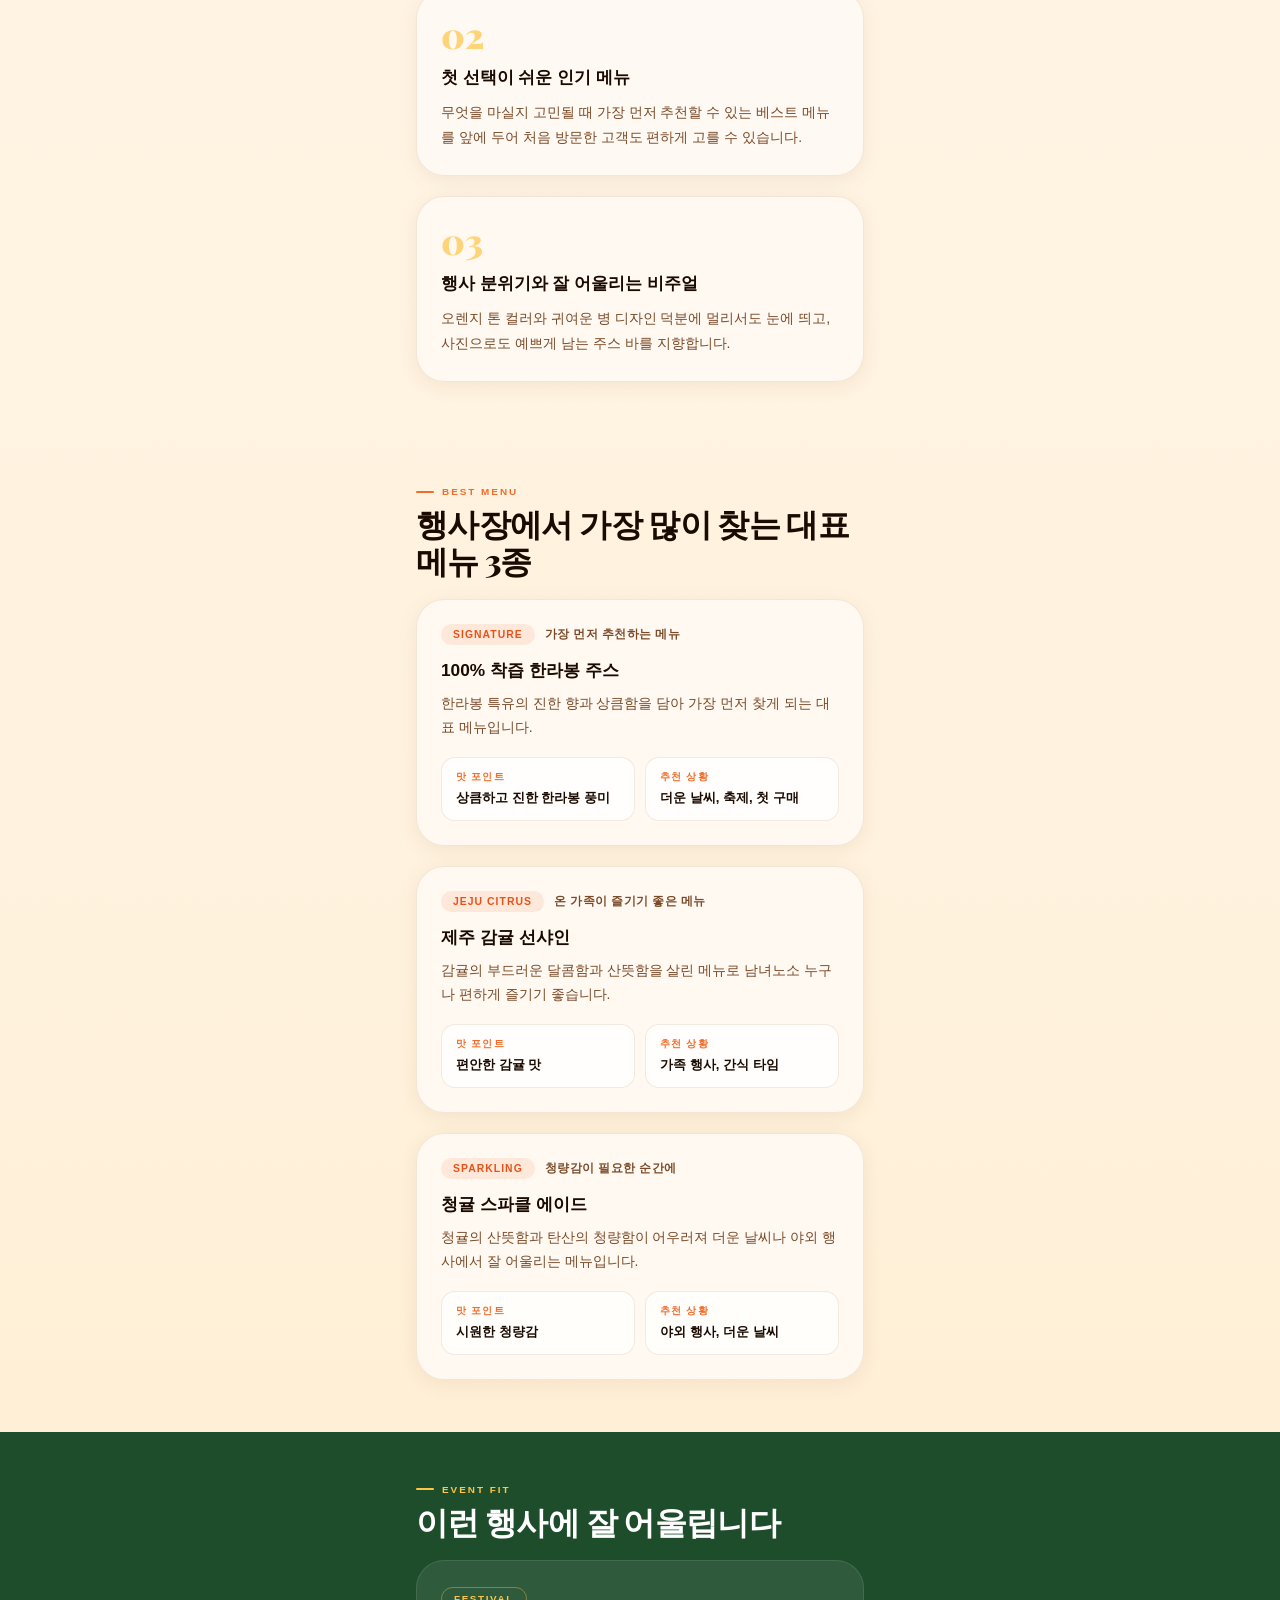
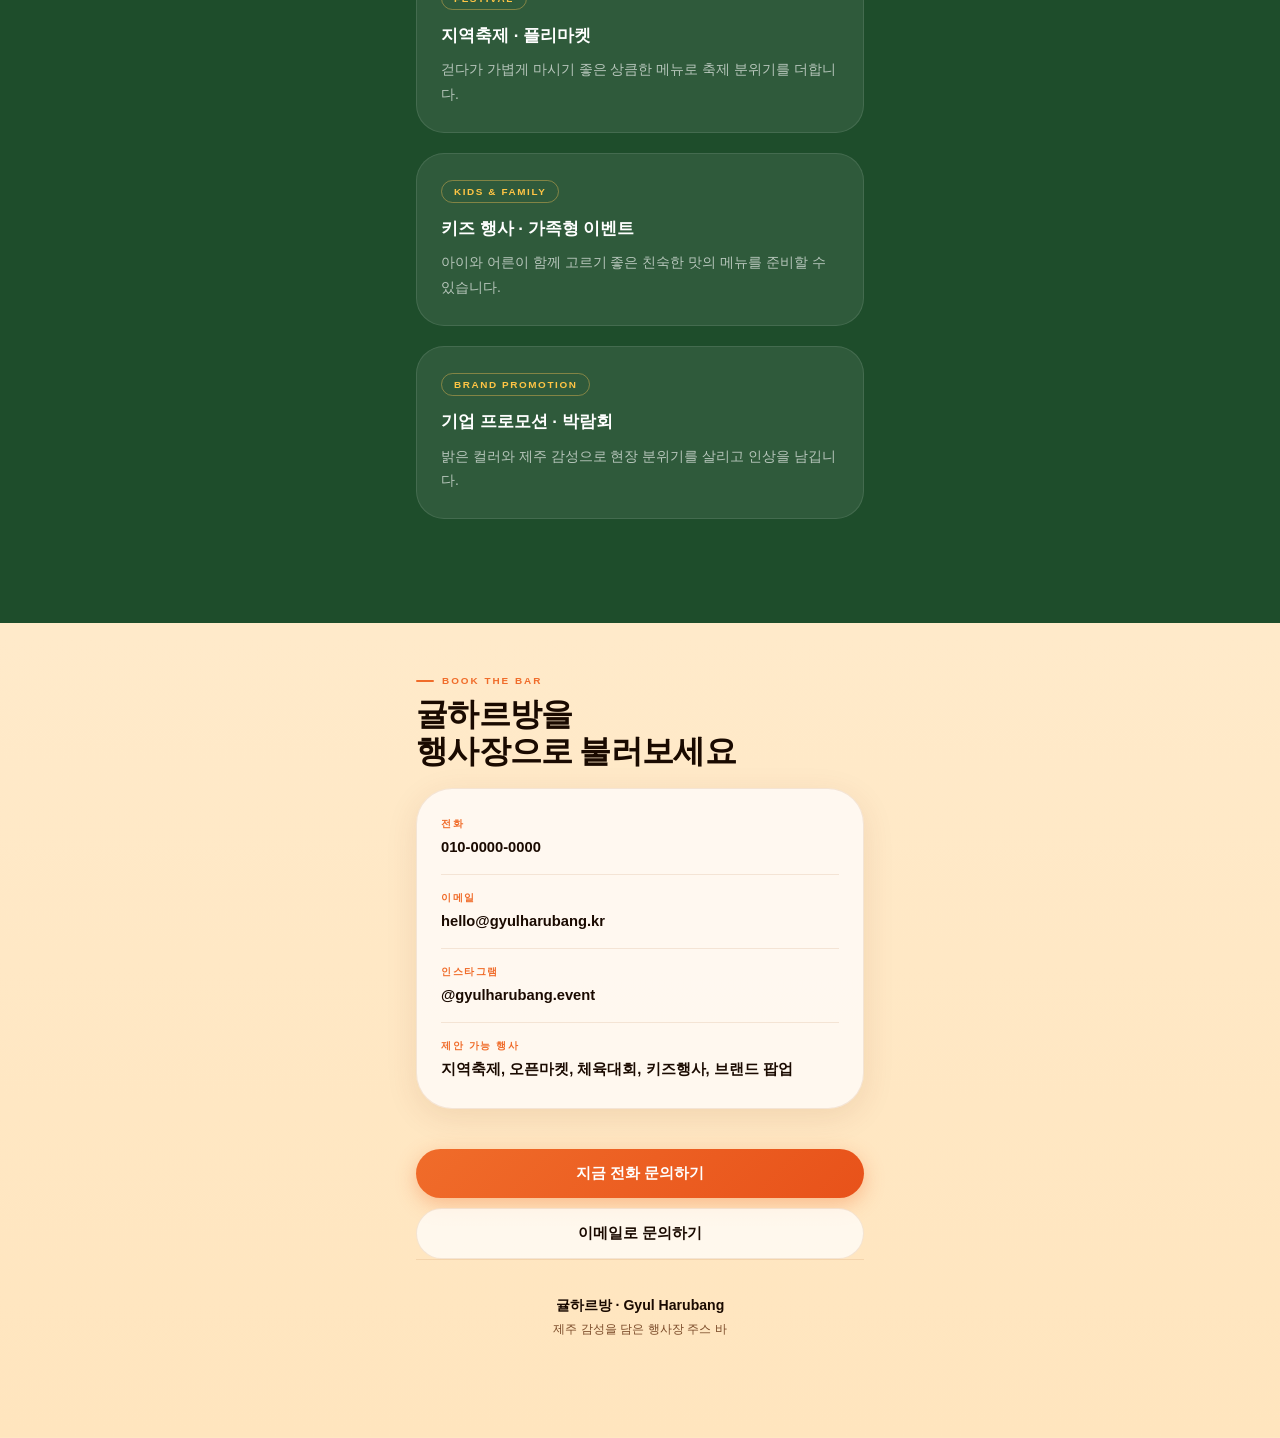
==== commit 1020257e: "auto redirect mobile page and remove extra buttons" ====
--- a/index-mobile.html
+++ b/index-mobile.html
@@ -403,7 +403,7 @@
       <span class="brand-sub">Jeju Event Juice Bar</span>
       <span class="brand-name">귤하르방</span>
     </a>
-    <a class="topbar-btn" href="./index.html?desktop=1">PC 버전</a>
+
   </div>
 </header>
 
